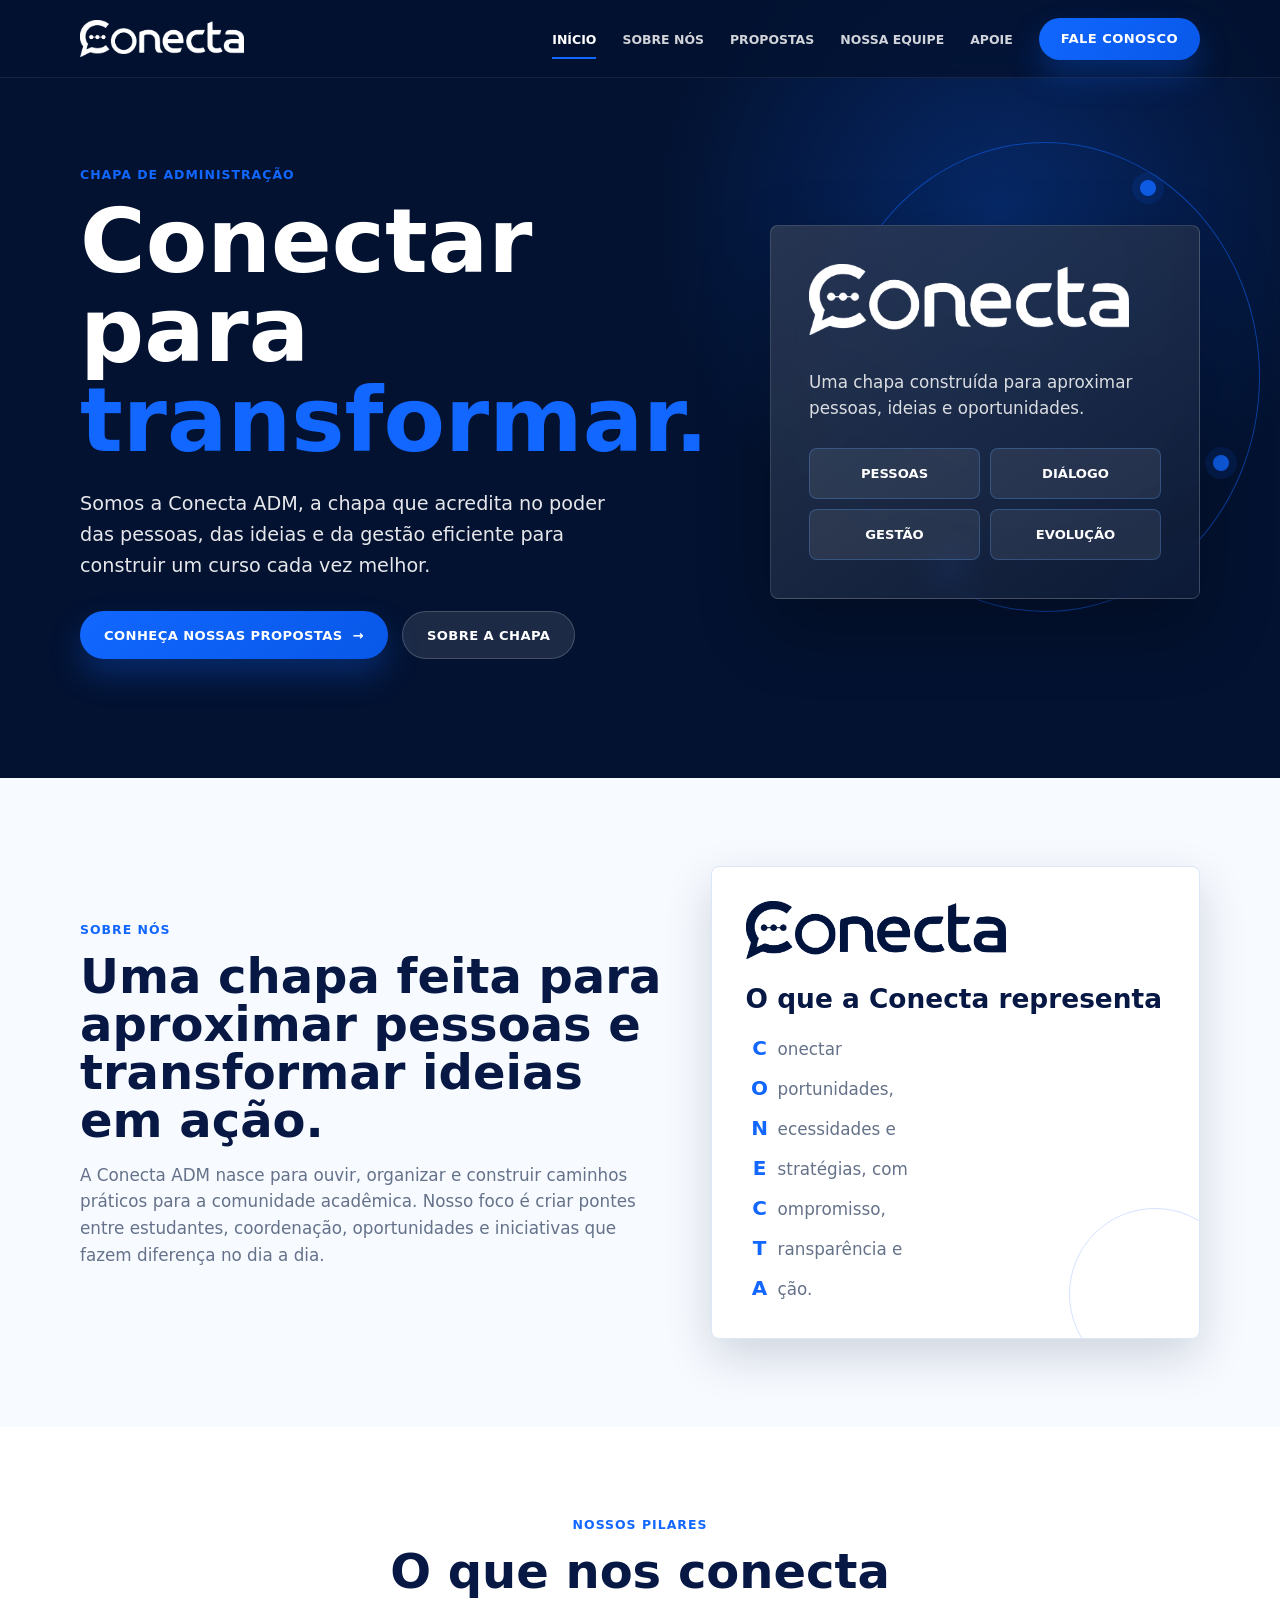
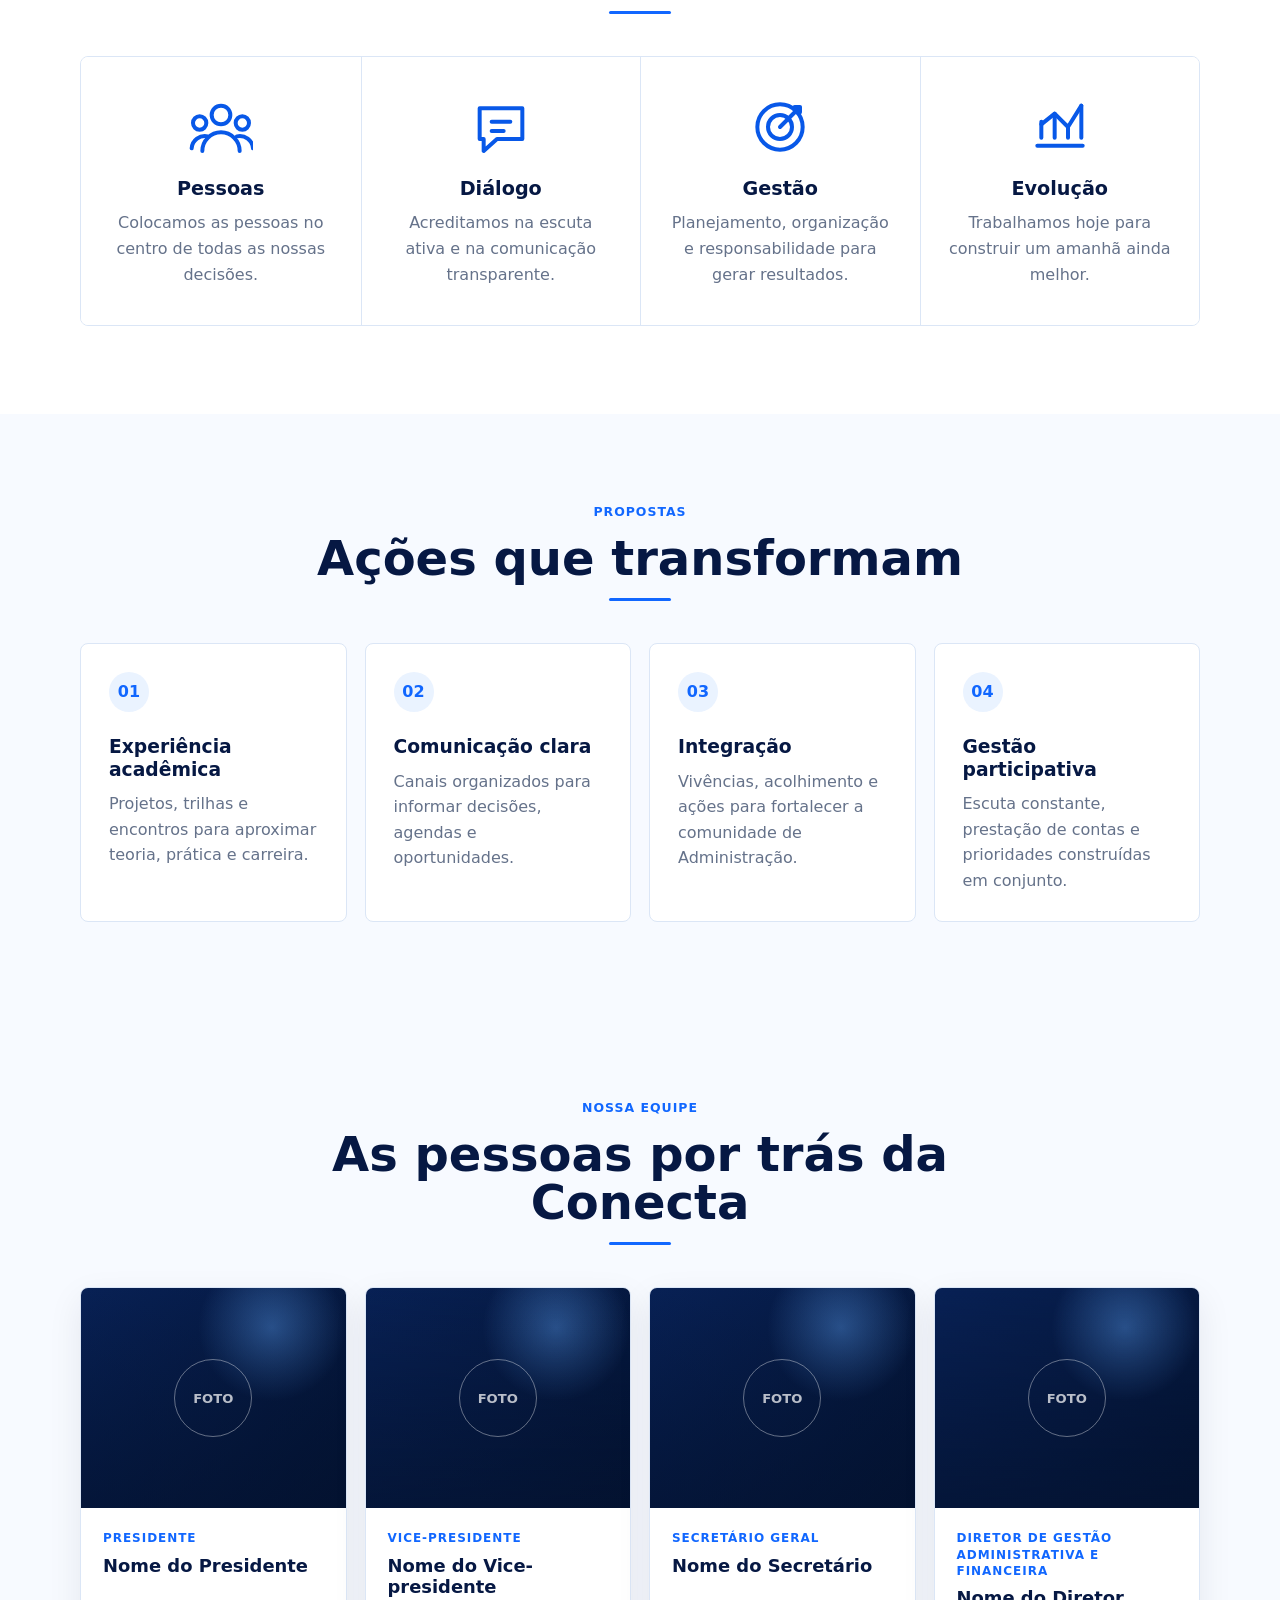
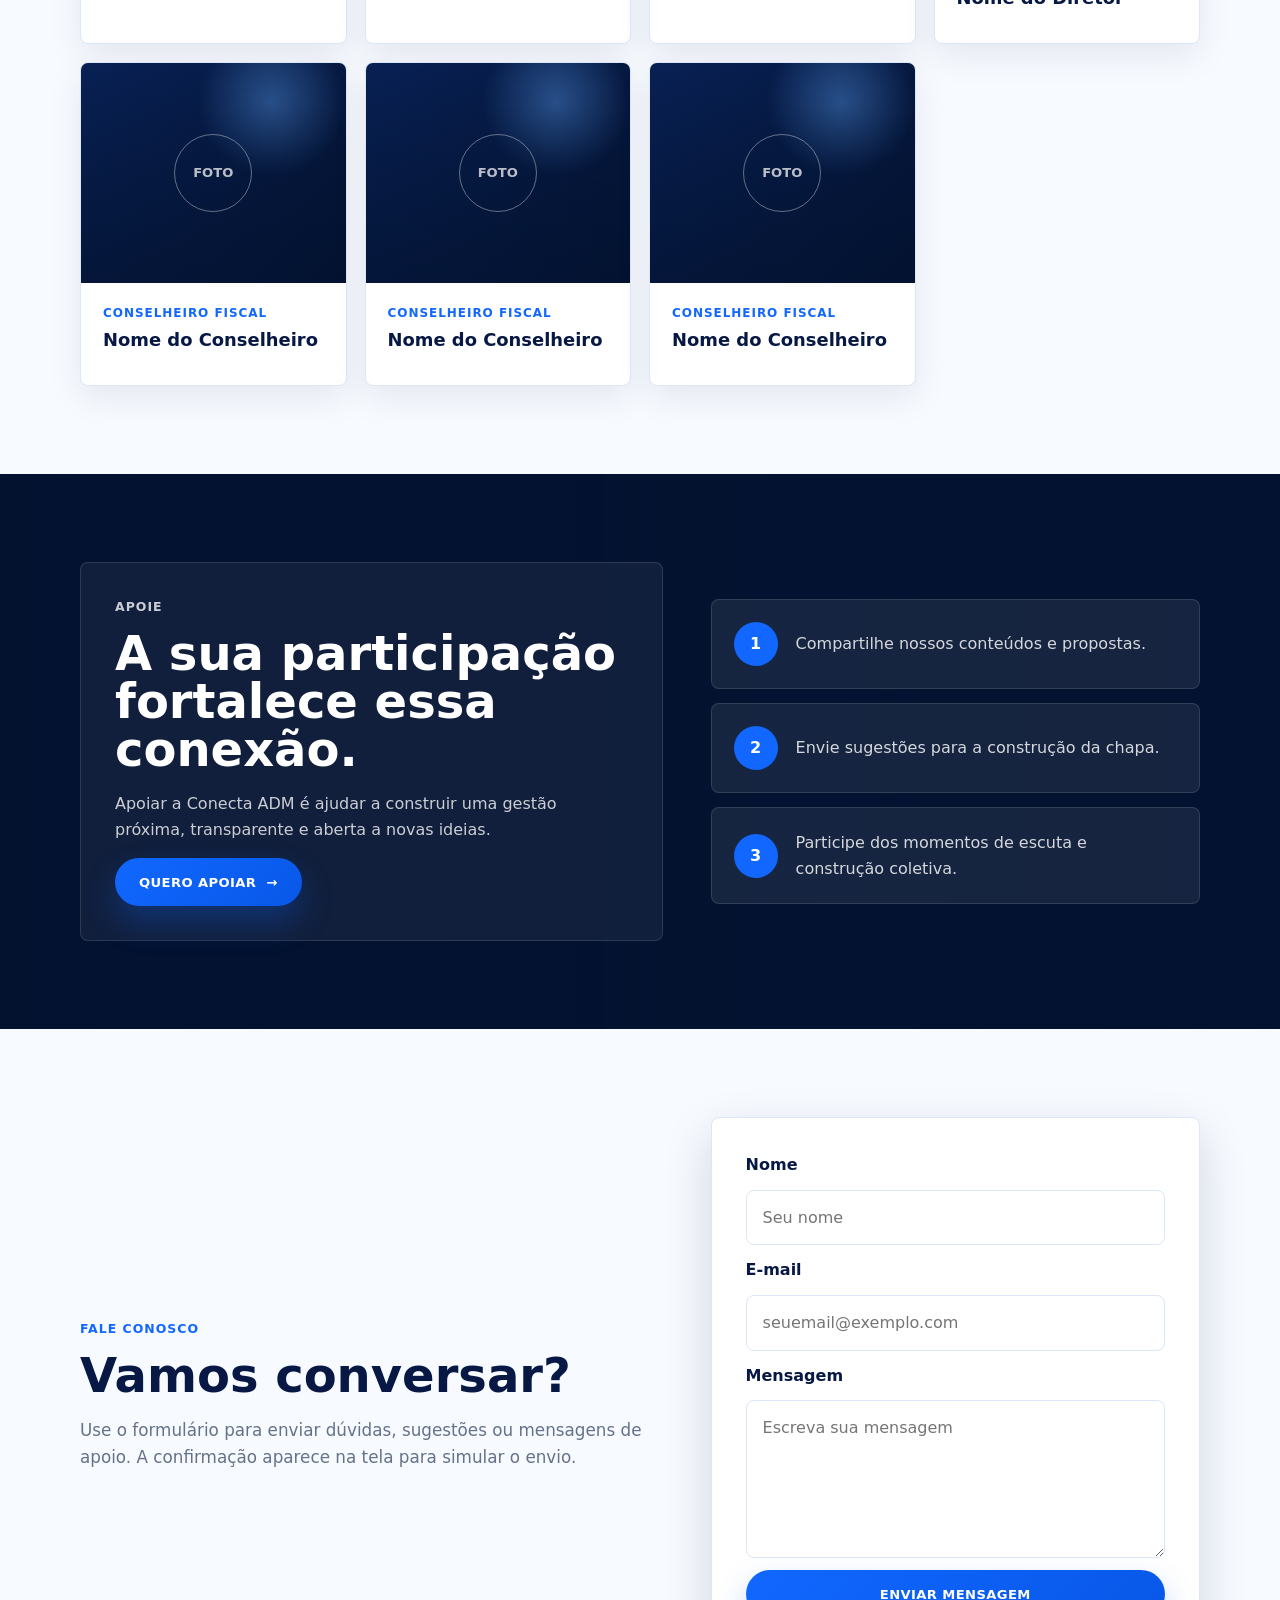
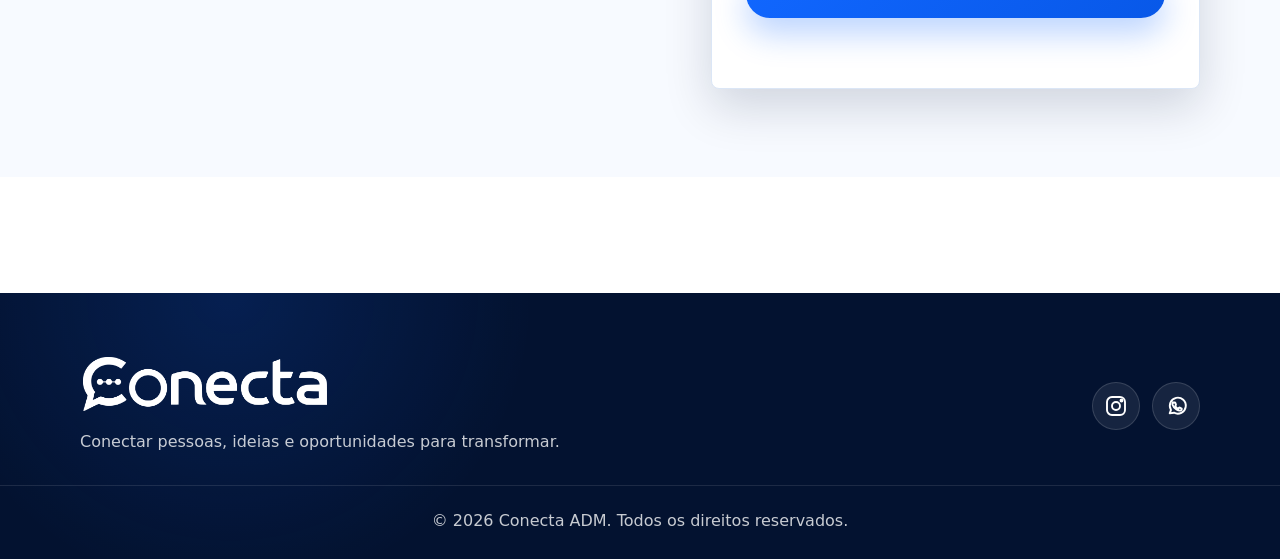
==== index.html @ a05c14f7 "Add files via upload" ====
<!DOCTYPE html>
<html lang="pt-BR">
  <head>
    <meta charset="UTF-8" />
    <meta name="viewport" content="width=device-width, initial-scale=1.0" />
    <meta
      name="description"
      content="Site institucional da Conecta ADM, chapa de Administração voltada a pessoas, diálogo, gestão e evolução."
    />
    <title>Conecta ADM | Conectar para transformar</title>
    <link rel="stylesheet" href="style.css" />
  </head>
  <body>
    <!-- Cabeçalho fixo com logo, navegação e botão principal -->
    <header class="site-header" data-header>
      <nav class="navbar container" aria-label="Navegação principal">
        <a class="brand brand-image-link" href="#inicio" aria-label="Conecta ADM - início">
          <img class="brand-logo" src="assets/logo-conecta-white.png" alt="Conecta ADM" />
        </a>

        <button
          class="menu-toggle"
          type="button"
          aria-label="Abrir menu"
          aria-expanded="false"
          aria-controls="menu-principal"
          data-menu-toggle
        >
          <span></span>
          <span></span>
          <span></span>
        </button>

        <div class="nav-panel" id="menu-principal" data-nav-panel>
          <ul class="nav-links">
            <li><a href="#inicio">Início</a></li>
            <li><a href="#sobre">Sobre Nós</a></li>
            <li><a href="#propostas">Propostas</a></li>
            <li><a href="#equipe">Nossa Equipe</a></li>
            <li><a href="#apoie">Apoie</a></li>
          </ul>
          <a class="btn btn-primary btn-small" href="#contato">Fale Conosco</a>
        </div>
      </nav>
    </header>

    <main>
      <!-- Banner principal com chamada, introdução e destaque da marca -->
      <section class="hero" id="inicio">
        <div class="hero-grid container">
          <div class="hero-copy reveal">
            <p class="eyebrow">Chapa de Administração</p>
            <h1>Conectar para <span>transformar.</span></h1>
            <p class="hero-intro">
              Somos a Conecta ADM, a chapa que acredita no poder das pessoas,
              das ideias e da gestão eficiente para construir um curso cada vez
              melhor.
            </p>
            <div class="hero-actions">
              <a class="btn btn-primary" href="#propostas" data-action="propostas">
                Conheça nossas propostas
                <span aria-hidden="true">→</span>
              </a>
              <a class="btn btn-ghost" href="#sobre">Sobre a chapa</a>
            </div>
          </div>

          <div class="hero-visual reveal" aria-label="Destaque visual da marca Conecta ADM">
            <div class="network-orbit" aria-hidden="true">
              <span></span>
              <span></span>
              <span></span>
            </div>

            <article class="hero-brand-card">
              <img src="assets/logo-conecta-white.png" alt="Conecta ADM" />
              <p>Uma chapa construída para aproximar pessoas, ideias e oportunidades.</p>
              <div class="hero-brand-points" aria-label="Frentes da Conecta ADM">
                <span>Pessoas</span>
                <span>Diálogo</span>
                <span>Gestão</span>
                <span>Evolução</span>
              </div>
            </article>
          </div>
        </div>
      </section>

      <!-- Seção sobre a chapa e seus princípios gerais -->
      <section class="section about" id="sobre">
        <div class="container about-grid">
          <div class="section-copy reveal">
            <p class="eyebrow">Sobre nós</p>
            <h2>Uma chapa feita para aproximar pessoas e transformar ideias em ação.</h2>
            <p>
              A Conecta ADM nasce para ouvir, organizar e construir caminhos
              práticos para a comunidade acadêmica. Nosso foco é criar pontes
              entre estudantes, coordenação, oportunidades e iniciativas que
              fazem diferença no dia a dia.
            </p>
          </div>
          <div class="about-manifest reveal">
            <img src="assets/logo-conecta-dark.png" alt="Conecta ADM" />
            <h3>O que a Conecta representa</h3>
            <ul class="manifest-list" aria-label="Acróstico Conecta">
              <li><strong>C</strong>onectar</li>
              <li><strong>O</strong>portunidades,</li>
              <li><strong>N</strong>ecessidades e</li>
              <li><strong>E</strong>stratégias, com</li>
              <li><strong>C</strong>ompromisso,</li>
              <li><strong>T</strong>ransparência e</li>
              <li><strong>A</strong>ção.</li>
            </ul>
          </div>
        </div>
      </section>

      <!-- Nossos Pilares com ícones substituíveis -->
      <section class="section pillars" id="pilares">
        <div class="container">
          <div class="section-heading reveal">
            <p class="eyebrow">Nossos pilares</p>
            <h2>O que nos conecta</h2>
          </div>

          <div class="pillar-grid">
            <article class="pillar-card reveal">
              <span class="icon-wrap" aria-hidden="true">
                <svg viewBox="0 0 48 48" role="img">
                  <path d="M24 22a7 7 0 1 0 0-14 7 7 0 0 0 0 14Z" />
                  <path d="M10 42a14 14 0 0 1 28 0" />
                  <path d="M8 26a5 5 0 1 0 0-10 5 5 0 0 0 0 10Zm32 0a5 5 0 1 0 0-10 5 5 0 0 0 0 10Z" />
                  <path d="M2 40a10 10 0 0 1 12-9m34 9a10 10 0 0 0-12-9" />
                </svg>
              </span>
              <h3>Pessoas</h3>
              <p>Colocamos as pessoas no centro de todas as nossas decisões.</p>
            </article>

            <article class="pillar-card reveal">
              <span class="icon-wrap" aria-hidden="true">
                <svg viewBox="0 0 48 48" role="img">
                  <path d="M8 10h32v23H21L11 42v-9H8V10Z" />
                  <path d="M17 20h14M17 27h9" />
                </svg>
              </span>
              <h3>Diálogo</h3>
              <p>Acreditamos na escuta ativa e na comunicação transparente.</p>
            </article>

            <article class="pillar-card reveal">
              <span class="icon-wrap" aria-hidden="true">
                <svg viewBox="0 0 48 48" role="img">
                  <circle cx="24" cy="24" r="17" />
                  <circle cx="24" cy="24" r="9" />
                  <path d="M24 24 39 9m-4 0h4v4" />
                </svg>
              </span>
              <h3>Gestão</h3>
              <p>Planejamento, organização e responsabilidade para gerar resultados.</p>
            </article>

            <article class="pillar-card reveal">
              <span class="icon-wrap" aria-hidden="true">
                <svg viewBox="0 0 48 48" role="img">
                  <path d="M7 38h34" />
                  <path d="M10 32V20m10 12V14m10 18V24m10 8V8" />
                  <path d="m10 22 10-8 10 10 10-16" />
                </svg>
              </span>
              <h3>Evolução</h3>
              <p>Trabalhamos hoje para construir um amanhã ainda melhor.</p>
            </article>
          </div>
        </div>
      </section>

      <!-- Propostas com cards prontos para substituição de textos -->
      <section class="section proposals" id="propostas">
        <div class="container">
          <div class="section-heading reveal">
            <p class="eyebrow">Propostas</p>
            <h2>Ações que transformam</h2>
          </div>

          <div class="proposal-grid">
            <article class="proposal-card reveal">
              <span>01</span>
              <h3>Experiência acadêmica</h3>
              <p>Projetos, trilhas e encontros para aproximar teoria, prática e carreira.</p>
            </article>
            <article class="proposal-card reveal">
              <span>02</span>
              <h3>Comunicação clara</h3>
              <p>Canais organizados para informar decisões, agendas e oportunidades.</p>
            </article>
            <article class="proposal-card reveal">
              <span>03</span>
              <h3>Integração</h3>
              <p>Vivências, acolhimento e ações para fortalecer a comunidade de Administração.</p>
            </article>
            <article class="proposal-card reveal">
              <span>04</span>
              <h3>Gestão participativa</h3>
              <p>Escuta constante, prestação de contas e prioridades construídas em conjunto.</p>
            </article>
          </div>
        </div>
      </section>

      <!-- Nossa equipe com placeholders para fotos oficiais -->
      <section class="section team" id="equipe">
        <div class="container">
          <div class="section-heading reveal">
            <p class="eyebrow">Nossa equipe</p>
            <h2>As pessoas por trás da Conecta</h2>
          </div>

          <div class="team-grid">
            <article class="member-card reveal">
              <div class="member-photo">
                <span>Foto</span>
              </div>
              <p class="member-role">Presidente</p>
              <h3>Nome do Presidente</h3>
            </article>
            <article class="member-card reveal">
              <div class="member-photo">
                <span>Foto</span>
              </div>
              <p class="member-role">Vice-presidente</p>
              <h3>Nome do Vice-presidente</h3>
            </article>
            <article class="member-card reveal">
              <div class="member-photo">
                <span>Foto</span>
              </div>
              <p class="member-role">Secretário geral</p>
              <h3>Nome do Secretário</h3>
            </article>
            <article class="member-card reveal">
              <div class="member-photo">
                <span>Foto</span>
              </div>
              <p class="member-role">Diretor de gestão administrativa e financeira</p>
              <h3>Nome do Diretor</h3>
            </article>
            <article class="member-card reveal">
              <div class="member-photo">
                <span>Foto</span>
              </div>
              <p class="member-role">Conselheiro fiscal</p>
              <h3>Nome do Conselheiro</h3>
            </article>
            <article class="member-card reveal">
              <div class="member-photo">
                <span>Foto</span>
              </div>
              <p class="member-role">Conselheiro fiscal</p>
              <h3>Nome do Conselheiro</h3>
            </article>
            <article class="member-card reveal">
              <div class="member-photo">
                <span>Foto</span>
              </div>
              <p class="member-role">Conselheiro fiscal</p>
              <h3>Nome do Conselheiro</h3>
            </article>
          </div>
        </div>
      </section>

      <!-- Apoie com opções de engajamento -->
      <section class="section support" id="apoie">
        <div class="container support-grid">
          <div class="support-card reveal">
            <p class="eyebrow">Apoie</p>
            <h2>A sua participação fortalece essa conexão.</h2>
            <p>
              Apoiar a Conecta ADM é ajudar a construir uma gestão próxima,
              transparente e aberta a novas ideias.
            </p>
            <a class="btn btn-primary" href="#contato" data-action="contato">
              Quero apoiar
              <span aria-hidden="true">→</span>
            </a>
          </div>
          <div class="support-steps reveal">
            <div>
              <span>1</span>
              <p>Compartilhe nossos conteúdos e propostas.</p>
            </div>
            <div>
              <span>2</span>
              <p>Envie sugestões para a construção da chapa.</p>
            </div>
            <div>
              <span>3</span>
              <p>Participe dos momentos de escuta e construção coletiva.</p>
            </div>
          </div>
        </div>
      </section>

      <!-- Formulário de contato funcional com simulação via JavaScript -->
      <section class="section contact" id="contato">
        <div class="container contact-grid">
          <div class="section-copy reveal">
            <p class="eyebrow">Fale conosco</p>
            <h2>Vamos conversar?</h2>
            <p>
              Use o formulário para enviar dúvidas, sugestões ou mensagens de
              apoio. A confirmação aparece na tela para simular o envio.
            </p>
          </div>

          <form class="contact-form reveal" data-contact-form novalidate>
            <label for="nome">Nome</label>
            <input id="nome" name="nome" type="text" placeholder="Seu nome" required />

            <label for="email">E-mail</label>
            <input id="email" name="email" type="email" placeholder="seuemail@exemplo.com" required />

            <label for="mensagem">Mensagem</label>
            <textarea
              id="mensagem"
              name="mensagem"
              rows="5"
              placeholder="Escreva sua mensagem"
              required
            ></textarea>

            <button class="btn btn-primary" type="submit">Enviar mensagem</button>
            <p class="form-feedback" data-form-feedback role="status" aria-live="polite"></p>
          </form>
        </div>
      </section>
    </main>

    <!-- Chamada fixa inferior, ajustada via JavaScript para não cobrir o rodapé -->
    <aside class="floating-cta" data-floating-cta aria-label="Chamada para apoio">
      <div class="floating-cta-inner">
        <img src="assets/logo-conecta-white.png" alt="" aria-hidden="true" />
        <div>
          <h2>Juntos, vamos mais longe<span>.</span></h2>
          <p>Faça parte dessa conexão você também.</p>
        </div>
        <a class="btn btn-primary" href="#apoie" data-action="apoie">
          Apoie a Conecta ADM
          <span aria-hidden="true">→</span>
        </a>
      </div>
    </aside>

    <!-- Rodapé com copyright e redes sociais -->
    <footer class="site-footer">
      <div class="container footer-grid">
        <div>
          <a class="brand footer-brand brand-image-link" href="#inicio" aria-label="Conecta ADM - início">
            <img class="brand-logo footer-logo" src="assets/logo-conecta-white.png" alt="Conecta ADM" />
          </a>
          <p>Conectar pessoas, ideias e oportunidades para transformar.</p>
        </div>
        <div class="footer-links" aria-label="Redes sociais">
          <a class="social-icon" href="#" aria-label="Instagram" data-toast="Instagram em breve.">
            <svg viewBox="0 0 24 24" aria-hidden="true">
              <rect x="3" y="3" width="18" height="18" rx="5" />
              <circle cx="12" cy="12" r="4" />
              <circle cx="17.5" cy="6.5" r="1" />
            </svg>
          </a>
          <a class="social-icon" href="#" aria-label="WhatsApp" data-toast="WhatsApp em breve.">
            <svg viewBox="0 0 24 24" aria-hidden="true">
              <path d="M5.7 19.4 7 15.9a8 8 0 1 1 3 2.8l-4.3.7Z" />
              <path d="M9.6 8.8c.2-.4.4-.4.7-.4h.5c.2 0 .4.1.5.5l.6 1.5c.1.3.1.5-.1.7l-.4.5c-.1.1-.2.3 0 .5.4.8 1.2 1.8 2.5 2.5.2.1.4.1.5-.1l.7-.8c.2-.2.4-.2.7-.1l1.6.7c.3.1.4.3.4.6 0 .6-.5 1.4-1.1 1.6-.8.3-2.4.1-4.3-1.1-2.1-1.3-3.5-3.5-3.9-4.7-.4-1.2.1-2 .4-2.5Z" />
            </svg>
          </a>
        </div>
      </div>
      <p class="copyright">© 2026 Conecta ADM. Todos os direitos reservados.</p>
    </footer>

    <div class="toast" data-toast-box role="status" aria-live="polite"></div>
    <script src="script.js"></script>
  </body>
</html>
---- style.css ----
/* ================================
   Base, variáveis e reset visual
================================ */
:root {
  --navy-950: #031230;
  --navy-900: #061843;
  --navy-800: #09245d;
  --blue-700: #0858e8;
  --blue-600: #1167ff;
  --blue-400: #5fa7ff;
  --blue-100: #eaf3ff;
  --white: #ffffff;
  --ink: #071630;
  --muted: #65728a;
  --line: #dbe6f6;
  --surface: #f7faff;
  --shadow: 0 18px 48px rgba(3, 18, 48, 0.16);
  --radius: 8px;
  --header-height: 78px;
  font-family: Inter, ui-sans-serif, system-ui, -apple-system, BlinkMacSystemFont,
    "Segoe UI", sans-serif;
}

* {
  box-sizing: border-box;
}

html {
  scroll-behavior: smooth;
  scroll-padding-top: calc(var(--header-height) + 20px);
}

body {
  margin: 0;
  background: var(--white);
  color: var(--ink);
  font-size: 16px;
  line-height: 1.6;
}

main {
  padding-bottom: 116px;
}

img,
svg {
  display: block;
  max-width: 100%;
}

a {
  color: inherit;
  text-decoration: none;
}

button,
input,
textarea {
  font: inherit;
}

.container {
  width: min(1120px, calc(100% - 40px));
  margin-inline: auto;
}

.section {
  padding: 88px 0;
}

.eyebrow {
  margin: 0 0 12px;
  color: var(--blue-600);
  font-size: 0.78rem;
  font-weight: 800;
  letter-spacing: 0.08em;
  text-transform: uppercase;
}

h1,
h2,
h3,
p {
  margin-top: 0;
}

h1,
h2 {
  line-height: 1;
}

h2 {
  color: var(--navy-900);
  font-size: clamp(2rem, 4vw, 3rem);
  margin-bottom: 18px;
}

h3 {
  color: var(--navy-900);
  line-height: 1.2;
}

/* ================================
   Cabeçalho fixo e navegação
================================ */
.site-header {
  position: fixed;
  inset: 0 0 auto;
  z-index: 50;
  height: var(--header-height);
  color: var(--white);
  background: rgba(3, 18, 48, 0.76);
  border-bottom: 1px solid rgba(255, 255, 255, 0.08);
  backdrop-filter: blur(18px);
  transition: background 0.25s ease, box-shadow 0.25s ease;
}

.site-header.is-scrolled {
  background: rgba(3, 18, 48, 0.96);
  box-shadow: 0 12px 32px rgba(3, 18, 48, 0.22);
}

.navbar {
  display: flex;
  align-items: center;
  justify-content: space-between;
  height: 100%;
  gap: 24px;
}

.brand {
  display: inline-flex;
  align-items: center;
  gap: 12px;
  min-width: max-content;
}

.brand-image-link {
  width: min(164px, 42vw);
  min-width: 0;
}

.brand-logo {
  width: 100%;
  height: auto;
  max-height: 48px;
  object-fit: contain;
}

.nav-panel,
.nav-links {
  display: flex;
  align-items: center;
  gap: 26px;
}

.nav-panel {
  margin-left: auto;
}

.nav-links {
  padding: 0;
  margin: 0;
  list-style: none;
}

.nav-links a {
  position: relative;
  color: rgba(255, 255, 255, 0.82);
  font-size: 0.78rem;
  font-weight: 800;
  text-transform: uppercase;
  transition: color 0.2s ease;
}

.nav-links a::after {
  position: absolute;
  left: 0;
  right: 0;
  bottom: -12px;
  height: 2px;
  background: var(--blue-600);
  opacity: 0;
  transform: scaleX(0.4);
  transition: opacity 0.2s ease, transform 0.2s ease;
  content: "";
}

.nav-links a:hover,
.nav-links a.is-active {
  color: var(--white);
}

.nav-links a.is-active::after,
.nav-links a:hover::after {
  opacity: 1;
  transform: scaleX(1);
}

.menu-toggle {
  display: none;
  width: 44px;
  height: 44px;
  padding: 0;
  color: var(--white);
  background: transparent;
  border: 1px solid rgba(255, 255, 255, 0.18);
  border-radius: var(--radius);
  cursor: pointer;
}

.menu-toggle span {
  display: block;
  width: 20px;
  height: 2px;
  margin: 5px auto;
  background: currentColor;
  transition: transform 0.2s ease, opacity 0.2s ease;
}

body.menu-open .menu-toggle span:nth-child(1) {
  transform: translateY(7px) rotate(45deg);
}

body.menu-open .menu-toggle span:nth-child(2) {
  opacity: 0;
}

body.menu-open .menu-toggle span:nth-child(3) {
  transform: translateY(-7px) rotate(-45deg);
}

/* ================================
   Botões e elementos reutilizáveis
================================ */
.btn {
  display: inline-flex;
  align-items: center;
  justify-content: center;
  gap: 10px;
  min-height: 48px;
  padding: 0 24px;
  border: 0;
  border-radius: 999px;
  font-size: 0.82rem;
  font-weight: 800;
  letter-spacing: 0.03em;
  text-transform: uppercase;
  cursor: pointer;
  transition: transform 0.2s ease, box-shadow 0.2s ease, background 0.2s ease;
}

.btn-primary {
  color: var(--white);
  background: linear-gradient(135deg, var(--blue-600), var(--blue-700));
  box-shadow: 0 16px 32px rgba(17, 103, 255, 0.28);
}

.btn-primary:hover {
  transform: translateY(-2px);
  box-shadow: 0 20px 44px rgba(17, 103, 255, 0.36);
}

.btn-ghost {
  color: var(--white);
  background: rgba(255, 255, 255, 0.1);
  border: 1px solid rgba(255, 255, 255, 0.18);
}

.btn-ghost:hover {
  background: rgba(255, 255, 255, 0.17);
  transform: translateY(-2px);
}

.btn-small {
  min-height: 42px;
  padding-inline: 22px;
}

.section-heading {
  max-width: 680px;
  margin: 0 auto 42px;
  text-align: center;
}

.section-heading h2::after {
  display: block;
  width: 62px;
  height: 3px;
  margin: 16px auto 0;
  background: var(--blue-600);
  border-radius: 999px;
  content: "";
}

.section-copy {
  max-width: 620px;
}

.section-copy p:not(.eyebrow) {
  color: var(--muted);
  font-size: 1.05rem;
}

/* ================================
   Banner principal e destaque da marca
================================ */
.hero {
  position: relative;
  overflow: hidden;
  min-height: 720px;
  padding: 132px 0 86px;
  color: var(--white);
  background:
    radial-gradient(circle at 78% 28%, rgba(17, 103, 255, 0.28), transparent 30%),
    linear-gradient(90deg, rgba(3, 18, 48, 0.98) 0%, rgba(3, 18, 48, 0.86) 48%, rgba(3, 18, 48, 0.72) 100%),
    var(--navy-950);
}

.hero::before {
  position: absolute;
  inset: 0;
  background:
    linear-gradient(120deg, rgba(6, 24, 67, 0.96), rgba(6, 24, 67, 0.25)),
    url("assets/logo-conecta.png") 88% 50% / min(820px, 62vw) auto no-repeat;
  opacity: 0.08;
  content: "";
}

.hero::after {
  position: absolute;
  inset: auto 0 0;
  height: 120px;
  background: linear-gradient(180deg, transparent, rgba(3, 18, 48, 0.42));
  content: "";
}

.hero-grid {
  position: relative;
  z-index: 1;
  display: grid;
  grid-template-columns: minmax(0, 1fr) minmax(360px, 460px);
  align-items: center;
  gap: 58px;
}

.hero-copy {
  max-width: 650px;
}

.hero h1 {
  max-width: 620px;
  margin-bottom: 24px;
  color: var(--white);
  font-size: clamp(3rem, 7vw, 6.4rem);
  letter-spacing: 0;
}

.hero h1 span {
  display: block;
  color: var(--blue-600);
}

.hero-intro {
  max-width: 560px;
  margin-bottom: 30px;
  color: rgba(255, 255, 255, 0.9);
  font-size: clamp(1rem, 1.6vw, 1.2rem);
}

.hero-actions {
  display: flex;
  flex-wrap: wrap;
  gap: 14px;
}

.hero-visual {
  position: relative;
  display: grid;
  align-items: center;
  min-height: 560px;
}

.network-orbit {
  position: absolute;
  inset: 10px -60px 80px auto;
  width: 430px;
  max-width: 82vw;
  aspect-ratio: 1;
  border: 1px solid rgba(17, 103, 255, 0.62);
  border-radius: 50%;
  opacity: 0.85;
}

.network-orbit::before,
.network-orbit::after {
  position: absolute;
  inset: 22%;
  border: 1px solid rgba(95, 167, 255, 0.38);
  border-radius: 50%;
  content: "";
}

.network-orbit::after {
  inset: 44%;
}

.network-orbit span {
  position: absolute;
  width: 16px;
  height: 16px;
  background: var(--blue-600);
  border-radius: 50%;
  box-shadow: 0 0 0 8px rgba(17, 103, 255, 0.14);
}

.network-orbit span:nth-child(1) {
  top: 8%;
  right: 24%;
}

.network-orbit span:nth-child(2) {
  right: 7%;
  bottom: 30%;
}

.network-orbit span:nth-child(3) {
  left: 26%;
  bottom: 8%;
}

.hero-brand-card {
  position: relative;
  z-index: 2;
  width: min(100%, 430px);
  margin-left: auto;
  padding: 38px;
  color: var(--white);
  background:
    linear-gradient(145deg, rgba(255, 255, 255, 0.14), rgba(255, 255, 255, 0.04)),
    rgba(3, 18, 48, 0.72);
  border: 1px solid rgba(255, 255, 255, 0.16);
  border-radius: var(--radius);
  box-shadow: 0 28px 70px rgba(0, 0, 0, 0.28);
  backdrop-filter: blur(14px);
}

.hero-brand-card img {
  width: min(100%, 320px);
  margin-bottom: 34px;
}

.hero-brand-card p {
  max-width: 360px;
  margin-bottom: 26px;
  color: rgba(255, 255, 255, 0.84);
  font-size: 1.05rem;
}

.hero-brand-points {
  display: grid;
  grid-template-columns: repeat(2, 1fr);
  gap: 10px;
}

.hero-brand-points span {
  padding: 14px;
  color: var(--white);
  background: rgba(255, 255, 255, 0.08);
  border: 1px solid rgba(95, 167, 255, 0.28);
  border-radius: var(--radius);
  font-size: 0.82rem;
  font-weight: 900;
  text-align: center;
  text-transform: uppercase;
}

/* ================================
   Sobre nós
================================ */
.about {
  background: var(--surface);
}

.about-grid,
.contact-grid,
.support-grid {
  display: grid;
  grid-template-columns: minmax(0, 1fr) minmax(320px, 0.84fr);
  align-items: center;
  gap: 48px;
}

.about-manifest,
.support-card,
.contact-form {
  padding: 34px;
  background: var(--white);
  border: 1px solid var(--line);
  border-radius: var(--radius);
  box-shadow: var(--shadow);
}

.about-manifest {
  position: relative;
  overflow: hidden;
}

.about-manifest::after {
  position: absolute;
  right: -42px;
  bottom: -42px;
  width: 170px;
  height: 170px;
  border: 1px solid rgba(17, 103, 255, 0.18);
  border-radius: 50%;
  content: "";
}

.about-manifest img {
  width: min(100%, 260px);
  margin-bottom: 24px;
}

.about-manifest h3 {
  margin-bottom: 18px;
  font-size: 1.65rem;
}

.manifest-list {
  position: relative;
  z-index: 1;
  display: grid;
  gap: 8px;
  padding: 0;
  margin: 0;
  color: var(--muted);
  list-style: none;
  font-size: 1.05rem;
}

.manifest-list strong {
  display: inline-flex;
  justify-content: center;
  width: 28px;
  margin-right: 4px;
  color: var(--blue-600);
  font-size: 1.25rem;
}

/* ================================
   Pilares
================================ */
.pillars {
  background: var(--white);
}

.pillar-grid {
  display: grid;
  grid-template-columns: repeat(4, 1fr);
  gap: 0;
  border: 1px solid var(--line);
  border-radius: var(--radius);
  overflow: hidden;
}

.pillar-card {
  padding: 38px 28px;
  text-align: center;
  background: var(--white);
}

.pillar-card + .pillar-card {
  border-left: 1px solid var(--line);
}

.icon-wrap {
  display: grid;
  place-items: center;
  width: 64px;
  height: 64px;
  margin: 0 auto 18px;
  color: var(--blue-700);
}

.icon-wrap svg {
  width: 100%;
  height: 100%;
  fill: none;
  stroke: currentColor;
  stroke-linecap: round;
  stroke-linejoin: round;
  stroke-width: 3;
}

.pillar-card h3 {
  margin-bottom: 10px;
  font-size: 1.2rem;
}

.pillar-card p {
  margin-bottom: 0;
  color: var(--muted);
}

/* ================================
   Propostas e cards de conteúdo
================================ */
.proposals,
.team,
.contact {
  background: var(--surface);
}

.proposal-grid,
.content-grid {
  display: grid;
  grid-template-columns: repeat(4, 1fr);
  gap: 18px;
}

.proposal-card,
.content-card,
.event-item {
  background: var(--white);
  border: 1px solid var(--line);
  border-radius: var(--radius);
  transition: transform 0.2s ease, box-shadow 0.2s ease, border-color 0.2s ease;
}

.proposal-card {
  min-height: 230px;
  padding: 28px;
}

.proposal-card:hover,
.content-card:hover,
.event-item:hover {
  border-color: rgba(17, 103, 255, 0.32);
  box-shadow: 0 18px 42px rgba(3, 18, 48, 0.12);
  transform: translateY(-4px);
}

.proposal-card span {
  display: inline-flex;
  align-items: center;
  justify-content: center;
  width: 40px;
  height: 40px;
  margin-bottom: 24px;
  color: var(--blue-600);
  background: var(--blue-100);
  border-radius: 50%;
  font-weight: 900;
}

.proposal-card h3,
.content-card h3,
.event-item h3 {
  margin-bottom: 10px;
}

.proposal-card p,
.content-card p,
.event-item p {
  margin-bottom: 0;
  color: var(--muted);
}

/* ================================
   Nossa equipe
================================ */
.team-grid {
  display: grid;
  grid-template-columns: repeat(4, 1fr);
  gap: 18px;
}

.member-card {
  overflow: hidden;
  background: var(--white);
  border: 1px solid var(--line);
  border-radius: var(--radius);
  box-shadow: 0 12px 34px rgba(3, 18, 48, 0.08);
  transition: border-color 0.2s ease, box-shadow 0.2s ease, transform 0.2s ease;
}

.member-card:hover {
  border-color: rgba(17, 103, 255, 0.32);
  box-shadow: 0 18px 42px rgba(3, 18, 48, 0.12);
  transform: translateY(-4px);
}

.member-photo {
  display: grid;
  place-items: center;
  min-height: 220px;
  color: rgba(255, 255, 255, 0.72);
  background:
    linear-gradient(180deg, rgba(3, 18, 48, 0.18), rgba(3, 18, 48, 0.62)),
    radial-gradient(circle at 72% 18%, rgba(95, 167, 255, 0.52), transparent 28%),
    linear-gradient(135deg, var(--navy-800), var(--navy-950));
}

.member-photo span {
  display: grid;
  place-items: center;
  width: 78px;
  height: 78px;
  border: 1px solid rgba(255, 255, 255, 0.38);
  border-radius: 50%;
  font-size: 0.82rem;
  font-weight: 900;
  text-transform: uppercase;
}

.member-role {
  margin: 22px 22px 8px;
  color: var(--blue-600);
  font-size: 0.75rem;
  font-weight: 900;
  letter-spacing: 0.08em;
  line-height: 1.35;
  text-transform: uppercase;
}

.member-card h3 {
  min-height: 56px;
  margin: 0;
  padding: 0 22px 24px;
  font-size: 1.12rem;
}

/* ================================
   Chamada fixa de apoio
================================ */
.floating-cta {
  position: fixed;
  left: 0;
  right: 0;
  bottom: var(--floating-bottom, 18px);
  z-index: 45;
  padding-inline: 18px;
  opacity: 0;
  pointer-events: none;
  transform: translateY(18px);
  visibility: hidden;
  transition: bottom 0.18s ease, opacity 0.2s ease, transform 0.2s ease, visibility 0.2s ease;
}

.floating-cta.is-visible {
  opacity: 1;
  transform: translateY(0);
  visibility: visible;
}

.floating-cta-inner {
  display: grid;
  grid-template-columns: minmax(110px, 170px) 1fr auto;
  align-items: center;
  gap: 24px;
  width: min(1120px, 100%);
  margin-inline: auto;
  padding: 18px 22px;
  color: var(--white);
  background:
    radial-gradient(circle at 90% 20%, rgba(17, 103, 255, 0.34), transparent 28%),
    linear-gradient(135deg, rgba(3, 18, 48, 0.98), rgba(9, 36, 93, 0.96));
  border: 1px solid rgba(255, 255, 255, 0.14);
  border-radius: var(--radius);
  box-shadow: 0 20px 46px rgba(3, 18, 48, 0.28);
  pointer-events: auto;
}

.floating-cta img {
  width: 100%;
  max-height: 56px;
  object-fit: contain;
}

.floating-cta h2 {
  margin-bottom: 4px;
  color: var(--white);
  font-size: clamp(1.25rem, 2.4vw, 2rem);
}

.floating-cta h2 span {
  color: var(--blue-400);
}

.floating-cta p {
  margin-bottom: 0;
  color: rgba(255, 255, 255, 0.82);
}

/* ================================
   Conteúdos auxiliares e apoio
================================ */
.content-grid {
  grid-template-columns: repeat(3, 1fr);
}

.content-card {
  overflow: hidden;
}

.content-card h3,
.content-card p {
  padding-inline: 24px;
}

.content-card p:last-child {
  padding-bottom: 24px;
}

.content-thumb {
  min-height: 180px;
  margin-bottom: 20px;
}

.thumb-blue {
  background:
    linear-gradient(135deg, rgba(8, 88, 232, 0.92), rgba(3, 18, 48, 0.92)),
    var(--blue-600);
}

.thumb-light {
  background:
    linear-gradient(135deg, var(--white), var(--blue-100)),
    var(--blue-100);
}

.thumb-dark {
  background:
    radial-gradient(circle at 70% 20%, rgba(95, 167, 255, 0.34), transparent 34%),
    var(--navy-900);
}

.content-meta {
  color: var(--blue-600) !important;
  font-size: 0.78rem;
  font-weight: 900;
  letter-spacing: 0.08em;
  text-transform: uppercase;
}

.event-list {
  display: grid;
  gap: 14px;
}

.event-item {
  display: grid;
  grid-template-columns: 78px 1fr;
  gap: 18px;
  align-items: center;
  padding: 22px;
}

.event-item > span {
  display: grid;
  place-items: center;
  height: 78px;
  color: var(--white);
  background: var(--navy-900);
  border-radius: var(--radius);
  font-weight: 900;
  text-transform: uppercase;
}

.support {
  color: var(--white);
  background:
    linear-gradient(90deg, rgba(3, 18, 48, 0.95), rgba(3, 18, 48, 0.88)),
    var(--navy-950);
}

.support h2,
.support h3 {
  color: var(--white);
}

.support-card {
  background: rgba(255, 255, 255, 0.06);
  border-color: rgba(255, 255, 255, 0.12);
  box-shadow: none;
}

.support-card p {
  color: rgba(255, 255, 255, 0.78);
}

.support-steps {
  display: grid;
  gap: 14px;
}

.support-steps div {
  display: flex;
  align-items: center;
  gap: 18px;
  padding: 22px;
  background: rgba(255, 255, 255, 0.08);
  border: 1px solid rgba(255, 255, 255, 0.12);
  border-radius: var(--radius);
}

.support-steps span {
  display: grid;
  flex: 0 0 auto;
  place-items: center;
  width: 44px;
  height: 44px;
  color: var(--white);
  background: var(--blue-600);
  border-radius: 50%;
  font-weight: 900;
}

.support-steps p {
  margin-bottom: 0;
  color: rgba(255, 255, 255, 0.82);
}

/* ================================
   Formulário de contato
================================ */
.contact-form {
  display: grid;
  gap: 12px;
}

.contact-form label {
  color: var(--navy-900);
  font-weight: 800;
}

.contact-form input,
.contact-form textarea {
  width: 100%;
  padding: 14px 16px;
  color: var(--ink);
  background: var(--white);
  border: 1px solid var(--line);
  border-radius: var(--radius);
  outline: none;
  transition: border-color 0.2s ease, box-shadow 0.2s ease;
}

.contact-form textarea {
  resize: vertical;
}

.contact-form input:focus,
.contact-form textarea:focus {
  border-color: var(--blue-600);
  box-shadow: 0 0 0 4px rgba(17, 103, 255, 0.12);
}

.form-feedback {
  min-height: 24px;
  margin: 0;
  color: var(--blue-700);
  font-weight: 800;
}

/* ================================
   Rodapé e toast de interações
================================ */
.site-footer {
  padding: 64px 0 26px;
  color: rgba(255, 255, 255, 0.78);
  background:
    radial-gradient(circle at 18% 0%, rgba(17, 103, 255, 0.16), transparent 28%),
    var(--navy-950);
}

.footer-grid {
  display: flex;
  align-items: center;
  justify-content: space-between;
  gap: 24px;
  padding-bottom: 30px;
}

.footer-brand {
  display: inline-flex;
  width: min(250px, 68vw);
  margin-bottom: 18px;
}

.footer-logo {
  max-height: 54px;
}

.site-footer p {
  margin-bottom: 0;
}

.footer-links {
  display: flex;
  flex-wrap: wrap;
  gap: 12px;
}

.social-icon {
  display: grid;
  place-items: center;
  width: 48px;
  height: 48px;
  color: var(--white);
  background: rgba(255, 255, 255, 0.08);
  border: 1px solid rgba(255, 255, 255, 0.14);
  border-radius: 50%;
  transition: background 0.2s ease, border-color 0.2s ease, transform 0.2s ease;
}

.social-icon:hover {
  background: var(--blue-600);
  border-color: var(--blue-600);
  transform: translateY(-2px);
}

.social-icon svg {
  width: 24px;
  height: 24px;
  fill: none;
  stroke: currentColor;
  stroke-linecap: round;
  stroke-linejoin: round;
  stroke-width: 1.9;
}

.copyright {
  padding-top: 22px;
  border-top: 1px solid rgba(255, 255, 255, 0.1);
  text-align: center;
}

.toast {
  position: fixed;
  right: 24px;
  bottom: calc(var(--floating-bottom, 18px) + 92px);
  z-index: 60;
  max-width: min(360px, calc(100% - 40px));
  padding: 14px 18px;
  color: var(--white);
  background: var(--navy-900);
  border: 1px solid rgba(255, 255, 255, 0.14);
  border-radius: var(--radius);
  box-shadow: var(--shadow);
  opacity: 0;
  pointer-events: none;
  transform: translateY(12px);
  transition: opacity 0.25s ease, transform 0.25s ease;
}

.toast.is-visible {
  opacity: 1;
  transform: translateY(0);
}

/* ================================
   Animações de rolagem
================================ */
.reveal {
  opacity: 0;
  transform: translateY(24px);
  transition: opacity 0.7s ease, transform 0.7s ease;
}

.reveal.is-visible {
  opacity: 1;
  transform: translateY(0);
}

@media (prefers-reduced-motion: reduce) {
  html {
    scroll-behavior: auto;
  }

  *,
  *::before,
  *::after {
    transition-duration: 0.01ms !important;
    animation-duration: 0.01ms !important;
    animation-iteration-count: 1 !important;
  }
}

/* ================================
   Responsividade
================================ */
@media (max-width: 1060px) {
  .nav-links {
    gap: 18px;
  }

  .hero-grid,
  .about-grid,
  .contact-grid,
  .support-grid {
    grid-template-columns: 1fr;
  }

  .hero-visual {
    min-height: 0;
  }

  .hero-brand-card {
    margin-inline: auto;
  }

  .proposal-grid,
  .pillar-grid,
  .team-grid {
    grid-template-columns: repeat(2, 1fr);
  }

  .pillar-card + .pillar-card {
    border-left: 0;
  }

  .pillar-card:nth-child(odd) {
    border-right: 1px solid var(--line);
  }

  .pillar-card:nth-child(n + 3) {
    border-top: 1px solid var(--line);
  }

  .floating-cta-inner {
    grid-template-columns: minmax(96px, 140px) 1fr;
  }

  .floating-cta-inner .btn {
    grid-column: 1 / -1;
    justify-self: start;
  }
}

@media (max-width: 860px) {
  :root {
    --header-height: 72px;
  }

  .container {
    width: min(100% - 28px, 1120px);
  }

  .menu-toggle {
    display: block;
  }

  .nav-panel {
    position: fixed;
    top: var(--header-height);
    left: 14px;
    right: 14px;
    display: grid;
    gap: 18px;
    padding: 22px;
    background: rgba(3, 18, 48, 0.98);
    border: 1px solid rgba(255, 255, 255, 0.1);
    border-radius: var(--radius);
    box-shadow: var(--shadow);
    opacity: 0;
    pointer-events: none;
    transform: translateY(-12px);
    transition: opacity 0.2s ease, transform 0.2s ease;
  }

  body.menu-open .nav-panel {
    opacity: 1;
    pointer-events: auto;
    transform: translateY(0);
  }

  .nav-links {
    display: grid;
    gap: 14px;
  }

  .nav-links a {
    display: block;
    padding: 8px 0;
  }

  .nav-links a::after {
    bottom: 0;
    transform-origin: left;
  }

  .hero {
    min-height: auto;
    padding-top: 112px;
  }

  .hero h1 {
    font-size: clamp(3rem, 14vw, 5.2rem);
  }

  .content-grid {
    grid-template-columns: 1fr;
  }

  .team-grid {
    grid-template-columns: repeat(2, 1fr);
  }

  .footer-grid {
    align-items: flex-start;
    flex-direction: column;
  }
}

@media (max-width: 620px) {
  .section {
    padding: 66px 0;
  }

  main {
    padding-bottom: 208px;
  }

  h2 {
    font-size: 2rem;
  }

  .brand-image-link {
    width: min(150px, 48vw);
  }

  .hero-actions,
  .hero-actions .btn,
  .support-card .btn,
  .contact-form .btn {
    width: 100%;
  }

  .network-orbit {
    display: none;
  }

  .proposal-grid,
  .pillar-grid,
  .team-grid {
    grid-template-columns: 1fr;
  }

  .pillar-card:nth-child(odd) {
    border-right: 0;
  }

  .pillar-card + .pillar-card {
    border-top: 1px solid var(--line);
  }

  .proposal-card,
  .about-manifest,
  .support-card,
  .contact-form {
    padding: 24px;
  }

  .floating-cta {
    padding-inline: 12px;
  }

  .floating-cta-inner {
    grid-template-columns: 106px 1fr;
    gap: 10px 14px;
    padding: 12px;
  }

  .floating-cta img {
    width: 106px;
  }

  .floating-cta h2 {
    font-size: 1rem;
    line-height: 1.12;
  }

  .floating-cta p {
    display: none;
  }

  .floating-cta .btn {
    grid-column: 1 / -1;
    width: 100%;
    min-height: 44px;
  }

  .member-photo {
    min-height: 240px;
  }

  .event-item {
    grid-template-columns: 64px 1fr;
    padding: 18px;
  }

  .event-item > span {
    height: 64px;
  }
}
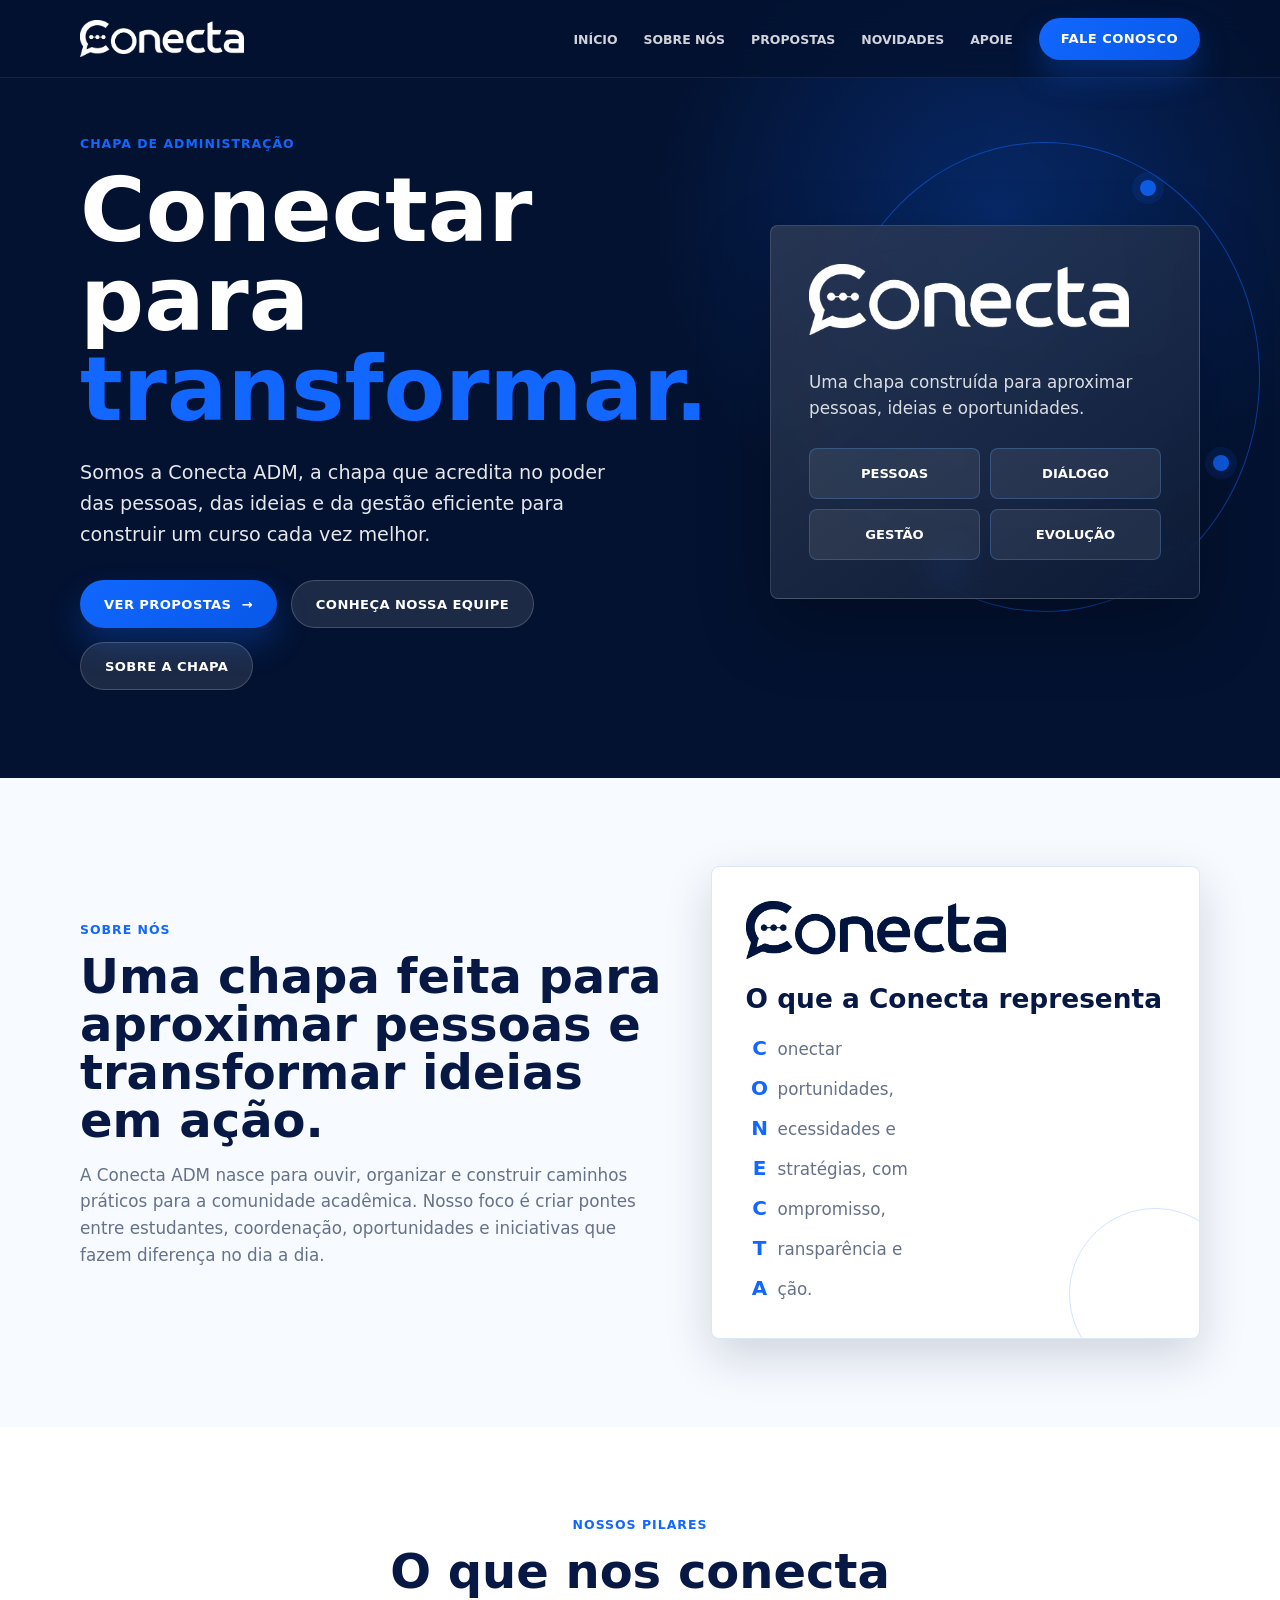
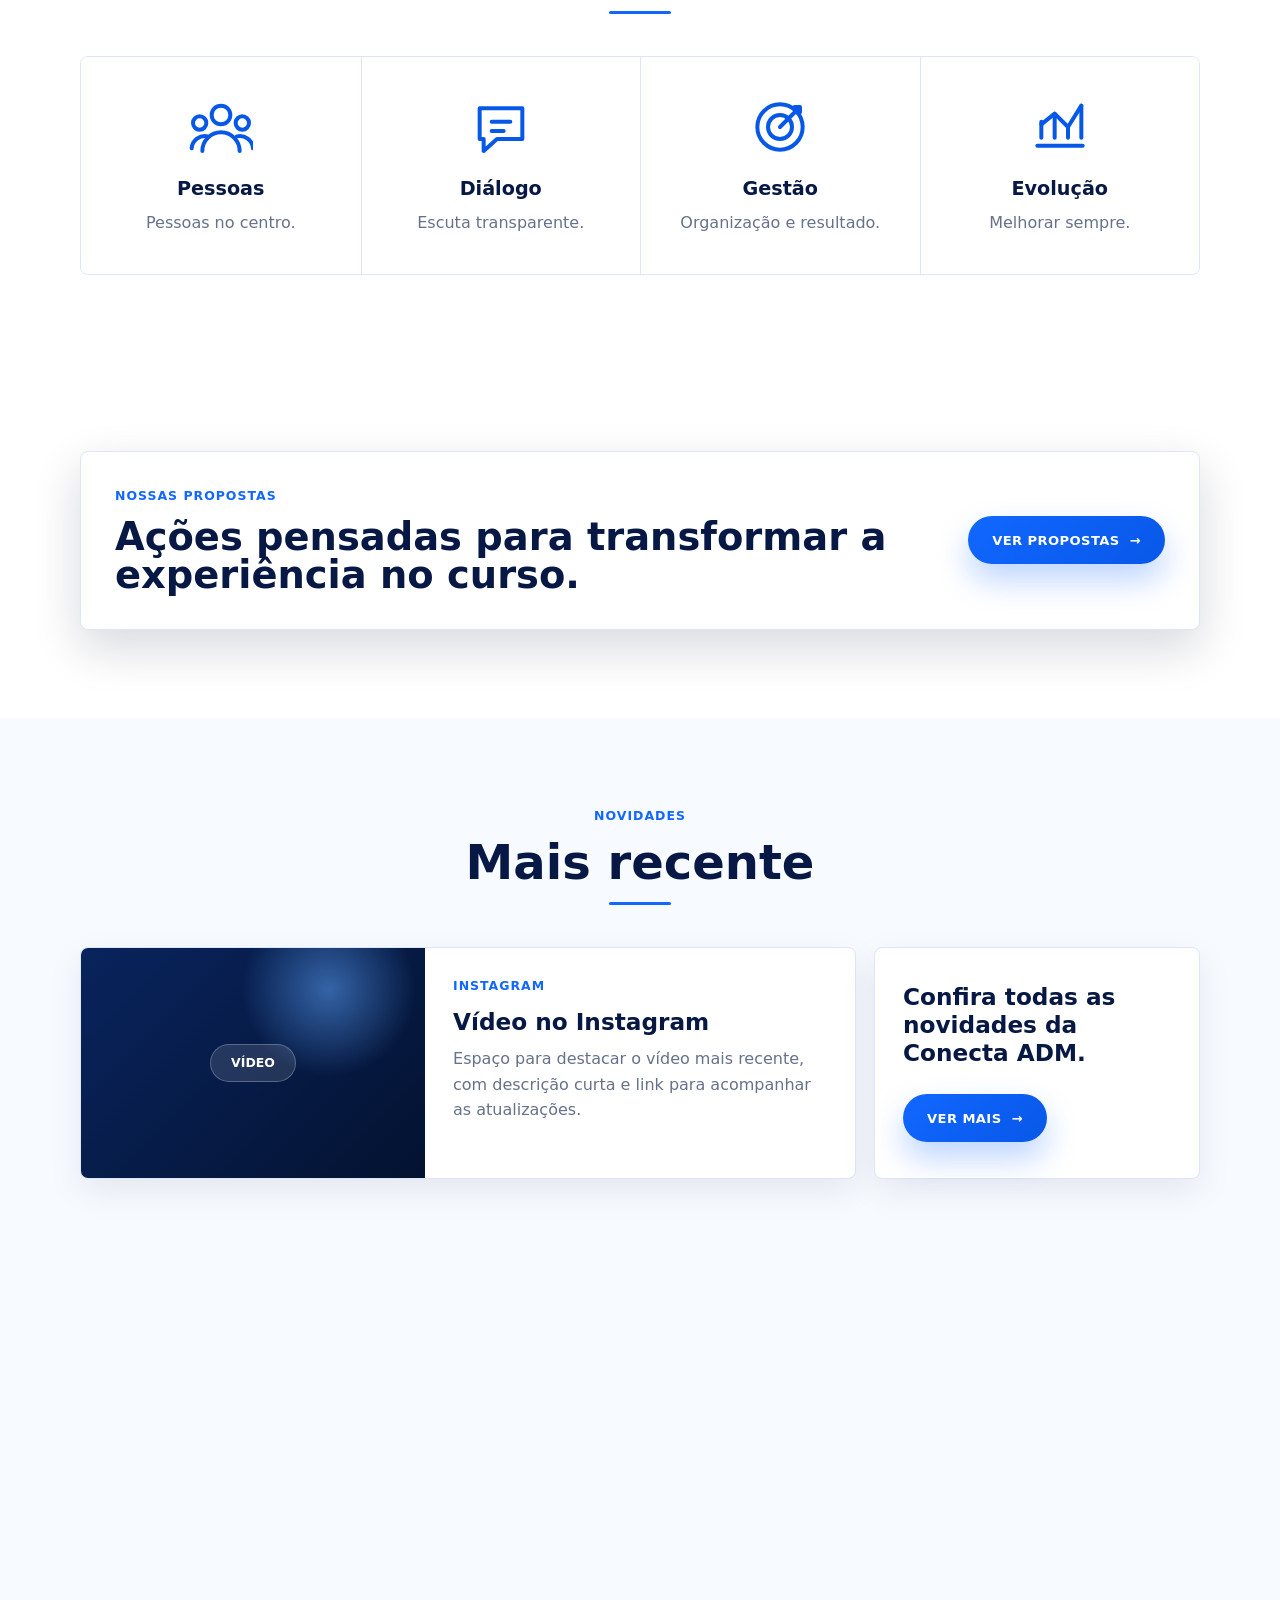
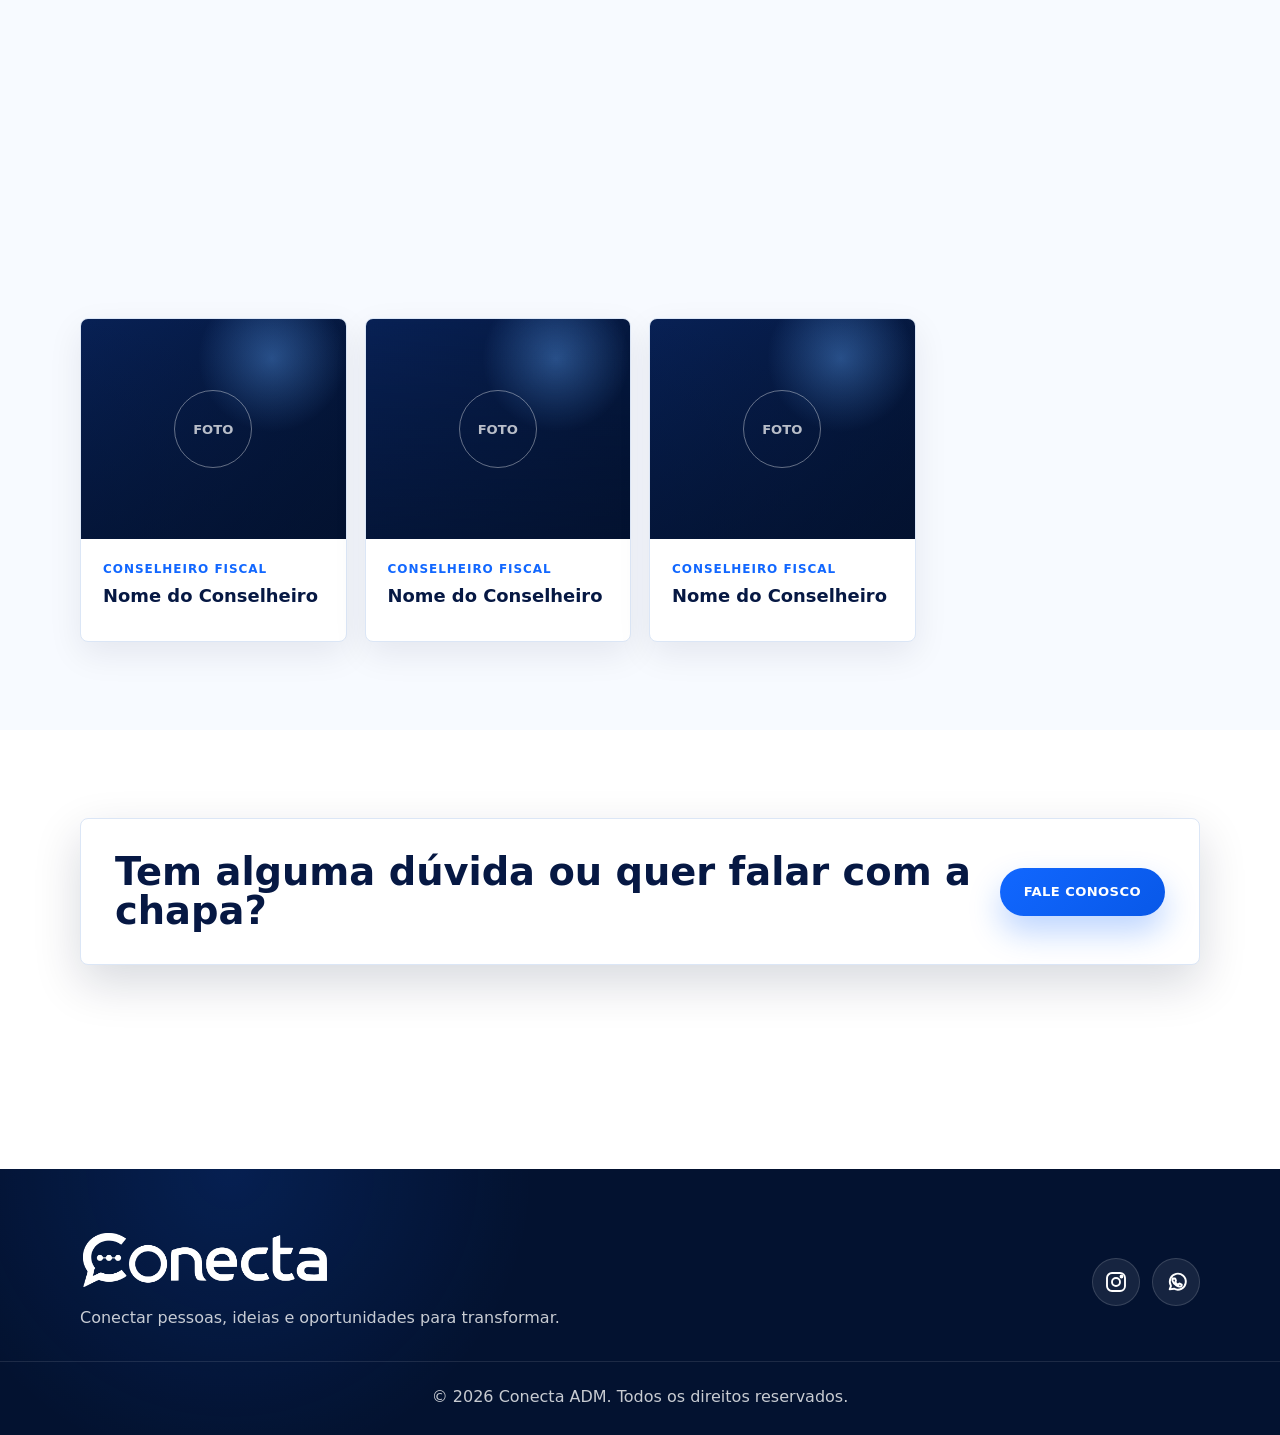
==== commit 5948432a: "Add files via upload" ====
--- a/index.html
+++ b/index.html
@@ -10,11 +10,11 @@
     <title>Conecta ADM | Conectar para transformar</title>
     <link rel="stylesheet" href="style.css" />
   </head>
-  <body>
-    <!-- Cabeçalho fixo com logo, navegação e botão principal -->
+  <body class="has-floating-cta">
+    <!-- Cabeçalho fixo com a marca real e navegação principal -->
     <header class="site-header" data-header>
       <nav class="navbar container" aria-label="Navegação principal">
-        <a class="brand brand-image-link" href="#inicio" aria-label="Conecta ADM - início">
+        <a class="brand brand-image-link" href="index.html" aria-label="Conecta ADM - início">
           <img class="brand-logo" src="assets/logo-conecta-white.png" alt="Conecta ADM" />
         </a>
 
@@ -33,19 +33,19 @@
 
         <div class="nav-panel" id="menu-principal" data-nav-panel>
           <ul class="nav-links">
-            <li><a href="#inicio">Início</a></li>
-            <li><a href="#sobre">Sobre Nós</a></li>
-            <li><a href="#propostas">Propostas</a></li>
-            <li><a href="#equipe">Nossa Equipe</a></li>
-            <li><a href="#apoie">Apoie</a></li>
+            <li><a href="index.html">Início</a></li>
+            <li><a href="index.html#sobre">Sobre Nós</a></li>
+            <li><a href="propostas.html">Propostas</a></li>
+            <li><a href="novidades.html">Novidades</a></li>
+            <li><a href="apoie.html">Apoie</a></li>
           </ul>
-          <a class="btn btn-primary btn-small" href="#contato">Fale Conosco</a>
+          <a class="btn btn-primary btn-small" href="apoie.html#contato">Fale Conosco</a>
         </div>
       </nav>
     </header>
 
     <main>
-      <!-- Banner principal com chamada, introdução e destaque da marca -->
+      <!-- Banner principal direto, com acesso para propostas e equipe -->
       <section class="hero" id="inicio">
         <div class="hero-grid container">
           <div class="hero-copy reveal">
@@ -57,10 +57,11 @@
               melhor.
             </p>
             <div class="hero-actions">
-              <a class="btn btn-primary" href="#propostas" data-action="propostas">
-                Conheça nossas propostas
+              <a class="btn btn-primary" href="propostas.html">
+                Ver propostas
                 <span aria-hidden="true">→</span>
               </a>
+              <a class="btn btn-ghost" href="equipe.html">Conheça nossa equipe</a>
               <a class="btn btn-ghost" href="#sobre">Sobre a chapa</a>
             </div>
           </div>
@@ -115,7 +116,7 @@
         </div>
       </section>
 
-      <!-- Nossos Pilares com ícones substituíveis -->
+      <!-- Nossos Pilares com textos compactos para reduzir rolagem no mobile -->
       <section class="section pillars" id="pilares">
         <div class="container">
           <div class="section-heading reveal">
@@ -134,7 +135,7 @@
                 </svg>
               </span>
               <h3>Pessoas</h3>
-              <p>Colocamos as pessoas no centro de todas as nossas decisões.</p>
+              <p>Pessoas no centro.</p>
             </article>
 
             <article class="pillar-card reveal">
@@ -145,7 +146,7 @@
                 </svg>
               </span>
               <h3>Diálogo</h3>
-              <p>Acreditamos na escuta ativa e na comunicação transparente.</p>
+              <p>Escuta transparente.</p>
             </article>
 
             <article class="pillar-card reveal">
@@ -157,7 +158,7 @@
                 </svg>
               </span>
               <h3>Gestão</h3>
-              <p>Planejamento, organização e responsabilidade para gerar resultados.</p>
+              <p>Organização e resultado.</p>
             </article>
 
             <article class="pillar-card reveal">
@@ -169,46 +170,57 @@
                 </svg>
               </span>
               <h3>Evolução</h3>
-              <p>Trabalhamos hoje para construir um amanhã ainda melhor.</p>
-            </article>
-          </div>
-        </div>
-      </section>
-
-      <!-- Propostas com cards prontos para substituição de textos -->
-      <section class="section proposals" id="propostas">
+              <p>Melhorar sempre.</p>
+            </article>
+          </div>
+        </div>
+      </section>
+
+      <!-- Chamada curta para a página de propostas -->
+      <section class="section home-callout" id="propostas">
+        <div class="container callout-box reveal">
+          <div>
+            <p class="eyebrow">Nossas propostas</p>
+            <h2>Ações pensadas para transformar a experiência no curso.</h2>
+          </div>
+          <a class="btn btn-primary" href="propostas.html">
+            Ver propostas
+            <span aria-hidden="true">→</span>
+          </a>
+        </div>
+      </section>
+
+      <!-- Novidades recentes com link para a página completa -->
+      <section class="section news-preview" id="novidades">
         <div class="container">
           <div class="section-heading reveal">
-            <p class="eyebrow">Propostas</p>
-            <h2>Ações que transformam</h2>
-          </div>
-
-          <div class="proposal-grid">
-            <article class="proposal-card reveal">
-              <span>01</span>
-              <h3>Experiência acadêmica</h3>
-              <p>Projetos, trilhas e encontros para aproximar teoria, prática e carreira.</p>
-            </article>
-            <article class="proposal-card reveal">
-              <span>02</span>
-              <h3>Comunicação clara</h3>
-              <p>Canais organizados para informar decisões, agendas e oportunidades.</p>
-            </article>
-            <article class="proposal-card reveal">
-              <span>03</span>
-              <h3>Integração</h3>
-              <p>Vivências, acolhimento e ações para fortalecer a comunidade de Administração.</p>
-            </article>
-            <article class="proposal-card reveal">
-              <span>04</span>
-              <h3>Gestão participativa</h3>
-              <p>Escuta constante, prestação de contas e prioridades construídas em conjunto.</p>
-            </article>
-          </div>
-        </div>
-      </section>
-
-      <!-- Nossa equipe com placeholders para fotos oficiais -->
+            <p class="eyebrow">Novidades</p>
+            <h2>Mais recente</h2>
+          </div>
+
+          <div class="news-preview-grid">
+            <article class="news-feature reveal">
+              <div class="news-thumb">
+                <span>Vídeo</span>
+              </div>
+              <div>
+                <p class="content-meta">Instagram</p>
+                <h3>Vídeo no Instagram</h3>
+                <p>Espaço para destacar o vídeo mais recente, com descrição curta e link para acompanhar as atualizações.</p>
+              </div>
+            </article>
+            <div class="news-more reveal">
+              <h3>Confira todas as novidades da Conecta ADM.</h3>
+              <a class="btn btn-primary" href="novidades.html">
+                Ver mais
+                <span aria-hidden="true">→</span>
+              </a>
+            </div>
+          </div>
+        </div>
+      </section>
+
+      <!-- Nossa equipe visível diretamente na página principal -->
       <section class="section team" id="equipe">
         <div class="container">
           <div class="section-heading reveal">
@@ -217,122 +229,22 @@
           </div>
 
           <div class="team-grid">
-            <article class="member-card reveal">
-              <div class="member-photo">
-                <span>Foto</span>
-              </div>
-              <p class="member-role">Presidente</p>
-              <h3>Nome do Presidente</h3>
-            </article>
-            <article class="member-card reveal">
-              <div class="member-photo">
-                <span>Foto</span>
-              </div>
-              <p class="member-role">Vice-presidente</p>
-              <h3>Nome do Vice-presidente</h3>
-            </article>
-            <article class="member-card reveal">
-              <div class="member-photo">
-                <span>Foto</span>
-              </div>
-              <p class="member-role">Secretário geral</p>
-              <h3>Nome do Secretário</h3>
-            </article>
-            <article class="member-card reveal">
-              <div class="member-photo">
-                <span>Foto</span>
-              </div>
-              <p class="member-role">Diretor de gestão administrativa e financeira</p>
-              <h3>Nome do Diretor</h3>
-            </article>
-            <article class="member-card reveal">
-              <div class="member-photo">
-                <span>Foto</span>
-              </div>
-              <p class="member-role">Conselheiro fiscal</p>
-              <h3>Nome do Conselheiro</h3>
-            </article>
-            <article class="member-card reveal">
-              <div class="member-photo">
-                <span>Foto</span>
-              </div>
-              <p class="member-role">Conselheiro fiscal</p>
-              <h3>Nome do Conselheiro</h3>
-            </article>
-            <article class="member-card reveal">
-              <div class="member-photo">
-                <span>Foto</span>
-              </div>
-              <p class="member-role">Conselheiro fiscal</p>
-              <h3>Nome do Conselheiro</h3>
-            </article>
-          </div>
-        </div>
-      </section>
-
-      <!-- Apoie com opções de engajamento -->
-      <section class="section support" id="apoie">
-        <div class="container support-grid">
-          <div class="support-card reveal">
-            <p class="eyebrow">Apoie</p>
-            <h2>A sua participação fortalece essa conexão.</h2>
-            <p>
-              Apoiar a Conecta ADM é ajudar a construir uma gestão próxima,
-              transparente e aberta a novas ideias.
-            </p>
-            <a class="btn btn-primary" href="#contato" data-action="contato">
-              Quero apoiar
-              <span aria-hidden="true">→</span>
-            </a>
-          </div>
-          <div class="support-steps reveal">
-            <div>
-              <span>1</span>
-              <p>Compartilhe nossos conteúdos e propostas.</p>
-            </div>
-            <div>
-              <span>2</span>
-              <p>Envie sugestões para a construção da chapa.</p>
-            </div>
-            <div>
-              <span>3</span>
-              <p>Participe dos momentos de escuta e construção coletiva.</p>
-            </div>
-          </div>
-        </div>
-      </section>
-
-      <!-- Formulário de contato funcional com simulação via JavaScript -->
-      <section class="section contact" id="contato">
-        <div class="container contact-grid">
-          <div class="section-copy reveal">
-            <p class="eyebrow">Fale conosco</p>
-            <h2>Vamos conversar?</h2>
-            <p>
-              Use o formulário para enviar dúvidas, sugestões ou mensagens de
-              apoio. A confirmação aparece na tela para simular o envio.
-            </p>
-          </div>
-
-          <form class="contact-form reveal" data-contact-form novalidate>
-            <label for="nome">Nome</label>
-            <input id="nome" name="nome" type="text" placeholder="Seu nome" required />
-
-            <label for="email">E-mail</label>
-            <input id="email" name="email" type="email" placeholder="seuemail@exemplo.com" required />
-
-            <label for="mensagem">Mensagem</label>
-            <textarea
-              id="mensagem"
-              name="mensagem"
-              rows="5"
-              placeholder="Escreva sua mensagem"
-              required
-            ></textarea>
-
-            <button class="btn btn-primary" type="submit">Enviar mensagem</button>
-            <p class="form-feedback" data-form-feedback role="status" aria-live="polite"></p>
-          </form>
+            <article class="member-card reveal"><div class="member-photo"><span>Foto</span></div><p class="member-role">Presidente</p><h3>Nome do Presidente</h3></article>
+            <article class="member-card reveal"><div class="member-photo"><span>Foto</span></div><p class="member-role">Vice-presidente</p><h3>Nome do Vice-presidente</h3></article>
+            <article class="member-card reveal"><div class="member-photo"><span>Foto</span></div><p class="member-role">Secretário geral</p><h3>Nome do Secretário</h3></article>
+            <article class="member-card reveal"><div class="member-photo"><span>Foto</span></div><p class="member-role">Diretor de gestão administrativa e financeira</p><h3>Nome do Diretor</h3></article>
+            <article class="member-card reveal"><div class="member-photo"><span>Foto</span></div><p class="member-role">Conselheiro fiscal</p><h3>Nome do Conselheiro</h3></article>
+            <article class="member-card reveal"><div class="member-photo"><span>Foto</span></div><p class="member-role">Conselheiro fiscal</p><h3>Nome do Conselheiro</h3></article>
+            <article class="member-card reveal"><div class="member-photo"><span>Foto</span></div><p class="member-role">Conselheiro fiscal</p><h3>Nome do Conselheiro</h3></article>
+          </div>
+        </div>
+      </section>
+
+      <!-- Fale conosco enxuto na página principal -->
+      <section class="section contact-short" id="contato">
+        <div class="container contact-short-box reveal">
+          <h2>Tem alguma dúvida ou quer falar com a chapa?</h2>
+          <a class="btn btn-primary" href="apoie.html#contato">Fale conosco</a>
         </div>
       </section>
     </main>
@@ -345,7 +257,7 @@
           <h2>Juntos, vamos mais longe<span>.</span></h2>
           <p>Faça parte dessa conexão você também.</p>
         </div>
-        <a class="btn btn-primary" href="#apoie" data-action="apoie">
+        <a class="btn btn-primary" href="apoie.html">
           Apoie a Conecta ADM
           <span aria-hidden="true">→</span>
         </a>
@@ -356,7 +268,7 @@
     <footer class="site-footer">
       <div class="container footer-grid">
         <div>
-          <a class="brand footer-brand brand-image-link" href="#inicio" aria-label="Conecta ADM - início">
+          <a class="brand footer-brand brand-image-link" href="index.html" aria-label="Conecta ADM - início">
             <img class="brand-logo footer-logo" src="assets/logo-conecta-white.png" alt="Conecta ADM" />
           </a>
           <p>Conectar pessoas, ideias e oportunidades para transformar.</p>
--- a/style.css
+++ b/style.css
@@ -39,6 +39,10 @@
 }
 
 main {
+  padding-bottom: 0;
+}
+
+body.has-floating-cta main {
   padding-bottom: 116px;
 }
 
@@ -303,6 +307,199 @@
 }
 
 /* ================================
+   Heróis internos e chamadas curtas
+================================ */
+.page-hero {
+  position: relative;
+  overflow: hidden;
+  padding: 150px 0 84px;
+  color: var(--white);
+  background:
+    radial-gradient(circle at 80% 20%, rgba(17, 103, 255, 0.24), transparent 30%),
+    linear-gradient(135deg, var(--navy-950), var(--navy-800));
+}
+
+.page-hero::before {
+  position: absolute;
+  inset: 0;
+  background: url("assets/logo-conecta-white.png") 92% 50% / min(620px, 54vw) auto no-repeat;
+  opacity: 0.06;
+  content: "";
+}
+
+.page-hero-content {
+  position: relative;
+  z-index: 1;
+  max-width: 760px;
+}
+
+.page-hero h1 {
+  margin-bottom: 20px;
+  color: var(--white);
+  font-size: clamp(2.7rem, 6vw, 5.6rem);
+  line-height: 1;
+}
+
+.page-hero p:not(.eyebrow) {
+  max-width: 650px;
+  margin-bottom: 0;
+  color: rgba(255, 255, 255, 0.86);
+  font-size: 1.1rem;
+}
+
+.home-callout,
+.contact-short {
+  background: var(--white);
+}
+
+.coming-soon {
+  background: var(--surface);
+}
+
+.news-preview,
+.all-news {
+  background: var(--surface);
+}
+
+.callout-box,
+.contact-short-box {
+  display: grid;
+  grid-template-columns: 1fr auto;
+  align-items: center;
+  gap: 24px;
+  padding: 34px;
+  background: var(--white);
+  border: 1px solid var(--line);
+  border-radius: var(--radius);
+  box-shadow: var(--shadow);
+}
+
+.callout-box h2,
+.contact-short-box h2 {
+  margin-bottom: 0;
+  font-size: clamp(1.7rem, 3vw, 2.5rem);
+}
+
+.callout-dark {
+  color: var(--white);
+  background:
+    radial-gradient(circle at 90% 20%, rgba(17, 103, 255, 0.34), transparent 28%),
+    linear-gradient(135deg, var(--navy-950), var(--navy-800));
+  border-color: rgba(255, 255, 255, 0.12);
+}
+
+.callout-dark h2 {
+  color: var(--white);
+}
+
+.teaser-grid {
+  display: grid;
+  grid-template-columns: repeat(2, 1fr);
+  gap: 18px;
+}
+
+.teaser-card {
+  padding: 30px;
+  background: var(--white);
+  border: 1px solid var(--line);
+  border-radius: var(--radius);
+}
+
+.teaser-card h2 {
+  margin-bottom: 12px;
+  font-size: clamp(1.6rem, 3vw, 2.2rem);
+}
+
+.teaser-card p:not(.eyebrow) {
+  margin-bottom: 0;
+  color: var(--muted);
+}
+
+.news-preview-grid {
+  display: grid;
+  grid-template-columns: minmax(0, 1fr) minmax(280px, 0.42fr);
+  gap: 18px;
+  align-items: stretch;
+}
+
+.news-feature,
+.news-more {
+  background: var(--white);
+  border: 1px solid var(--line);
+  border-radius: var(--radius);
+  box-shadow: 0 12px 34px rgba(3, 18, 48, 0.08);
+}
+
+.news-feature {
+  display: grid;
+  grid-template-columns: minmax(240px, 0.8fr) 1fr;
+  overflow: hidden;
+}
+
+.news-feature > div:last-child {
+  padding: 28px;
+}
+
+.news-feature h3,
+.news-more h3 {
+  margin-bottom: 10px;
+  font-size: 1.45rem;
+}
+
+.news-feature p:not(.content-meta),
+.news-more p {
+  color: var(--muted);
+}
+
+.news-thumb,
+.content-thumb {
+  display: grid;
+  place-items: center;
+}
+
+.news-thumb {
+  min-height: 230px;
+  color: rgba(255, 255, 255, 0.82);
+  background:
+    radial-gradient(circle at 72% 18%, rgba(95, 167, 255, 0.52), transparent 28%),
+    linear-gradient(135deg, var(--navy-800), var(--navy-950));
+}
+
+.news-thumb span,
+.content-thumb span {
+  display: inline-flex;
+  align-items: center;
+  justify-content: center;
+  min-width: 86px;
+  min-height: 38px;
+  padding: 8px 14px;
+  color: var(--white);
+  background: rgba(255, 255, 255, 0.12);
+  border: 1px solid rgba(255, 255, 255, 0.24);
+  border-radius: 999px;
+  font-size: 0.78rem;
+  font-weight: 900;
+  text-transform: uppercase;
+}
+
+.thumb-light span {
+  color: var(--navy-900);
+  border-color: rgba(17, 103, 255, 0.18);
+  background: rgba(17, 103, 255, 0.08);
+}
+
+.news-more {
+  display: grid;
+  align-content: center;
+  gap: 18px;
+  padding: 28px;
+}
+
+.news-more .btn {
+  justify-self: start;
+}
+
+/* ================================
    Banner principal e destaque da marca
 ================================ */
 .hero {
@@ -665,6 +862,62 @@
 .event-item p {
   margin-bottom: 0;
   color: var(--muted);
+}
+
+.proposal-grid-wide {
+  grid-template-columns: repeat(3, 1fr);
+}
+
+/* ================================
+   Página Apoie
+================================ */
+.support-page {
+  background: var(--surface);
+}
+
+.support-page-grid {
+  display: grid;
+  grid-template-columns: minmax(0, 1fr) minmax(320px, 0.82fr);
+  align-items: start;
+  gap: 34px;
+}
+
+.support-info,
+.contact-panel {
+  padding: 34px;
+  background: var(--white);
+  border: 1px solid var(--line);
+  border-radius: var(--radius);
+  box-shadow: var(--shadow);
+}
+
+.support-info h2,
+.contact-panel h2 {
+  margin-bottom: 18px;
+}
+
+.support-info > p:not(.eyebrow) {
+  color: var(--muted);
+  font-size: 1.05rem;
+}
+
+.compact-form {
+  padding: 0;
+  border: 0;
+  box-shadow: none;
+}
+
+.support-page .support-steps {
+  margin-top: 26px;
+}
+
+.support-page .support-steps div {
+  background: var(--blue-100);
+  border-color: rgba(17, 103, 255, 0.14);
+}
+
+.support-page .support-steps p {
+  color: var(--ink);
 }
 
 /* ================================
@@ -745,7 +998,7 @@
   pointer-events: none;
   transform: translateY(18px);
   visibility: hidden;
-  transition: bottom 0.18s ease, opacity 0.2s ease, transform 0.2s ease, visibility 0.2s ease;
+  transition: opacity 0.2s ease, transform 0.2s ease, visibility 0.2s ease;
 }
 
 .floating-cta.is-visible {
@@ -1115,6 +1368,11 @@
   .pillar-grid,
   .team-grid {
     grid-template-columns: repeat(2, 1fr);
+  }
+
+  .proposal-grid-wide,
+  .support-page-grid {
+    grid-template-columns: 1fr;
   }
 
   .pillar-card + .pillar-card {
@@ -1208,6 +1466,20 @@
     grid-template-columns: repeat(2, 1fr);
   }
 
+  .callout-box,
+  .contact-short-box,
+  .teaser-grid,
+  .news-preview-grid,
+  .news-feature {
+    grid-template-columns: 1fr;
+  }
+
+  .callout-box .btn,
+  .contact-short-box .btn,
+  .news-more .btn {
+    justify-self: start;
+  }
+
   .footer-grid {
     align-items: flex-start;
     flex-direction: column;
@@ -1219,7 +1491,7 @@
     padding: 66px 0;
   }
 
-  main {
+  body.has-floating-cta main {
     padding-bottom: 208px;
   }
 
@@ -1243,24 +1515,78 @@
   }
 
   .proposal-grid,
-  .pillar-grid,
   .team-grid {
     grid-template-columns: 1fr;
   }
 
+  .pillar-grid {
+    grid-template-columns: repeat(2, 1fr);
+    gap: 10px;
+    border: 0;
+    overflow: visible;
+  }
+
   .pillar-card:nth-child(odd) {
     border-right: 0;
   }
 
   .pillar-card + .pillar-card {
+    border-top: 0;
+  }
+
+  .pillar-card:nth-child(n + 3) {
     border-top: 1px solid var(--line);
+  }
+
+  .pillar-card {
+    display: grid;
+    align-content: center;
+    min-height: 148px;
+    padding: 16px 10px;
+    border: 1px solid var(--line);
+    border-radius: var(--radius);
+  }
+
+  .icon-wrap {
+    width: 38px;
+    height: 38px;
+    margin-bottom: 8px;
+  }
+
+  .icon-wrap svg {
+    stroke-width: 3.2;
+  }
+
+  .pillar-card h3 {
+    margin-bottom: 5px;
+    font-size: 0.98rem;
+  }
+
+  .pillar-card p {
+    font-size: 0.8rem;
+    line-height: 1.35;
   }
 
   .proposal-card,
   .about-manifest,
   .support-card,
-  .contact-form {
+  .support-info,
+  .contact-panel,
+  .contact-form,
+  .callout-box,
+  .contact-short-box,
+  .teaser-card,
+  .news-feature > div:last-child,
+  .news-more {
     padding: 24px;
+  }
+
+  .page-hero {
+    padding: 112px 0 58px;
+  }
+
+  .page-hero h1 {
+    font-size: clamp(2.35rem, 12vw, 4rem);
   }
 
   .floating-cta {
@@ -1292,8 +1618,37 @@
     min-height: 44px;
   }
 
+  .team-grid {
+    grid-template-columns: repeat(2, 1fr);
+    gap: 12px;
+  }
+
+  .member-card {
+    min-width: 0;
+  }
+
   .member-photo {
-    min-height: 240px;
+    min-height: auto;
+    aspect-ratio: 1;
+  }
+
+  .member-photo span {
+    width: 54px;
+    height: 54px;
+    font-size: 0.68rem;
+  }
+
+  .member-role {
+    margin: 14px 12px 6px;
+    font-size: 0.62rem;
+    line-height: 1.25;
+  }
+
+  .member-card h3 {
+    min-height: 48px;
+    padding: 0 12px 14px;
+    font-size: 0.9rem;
+    line-height: 1.2;
   }
 
   .event-item {
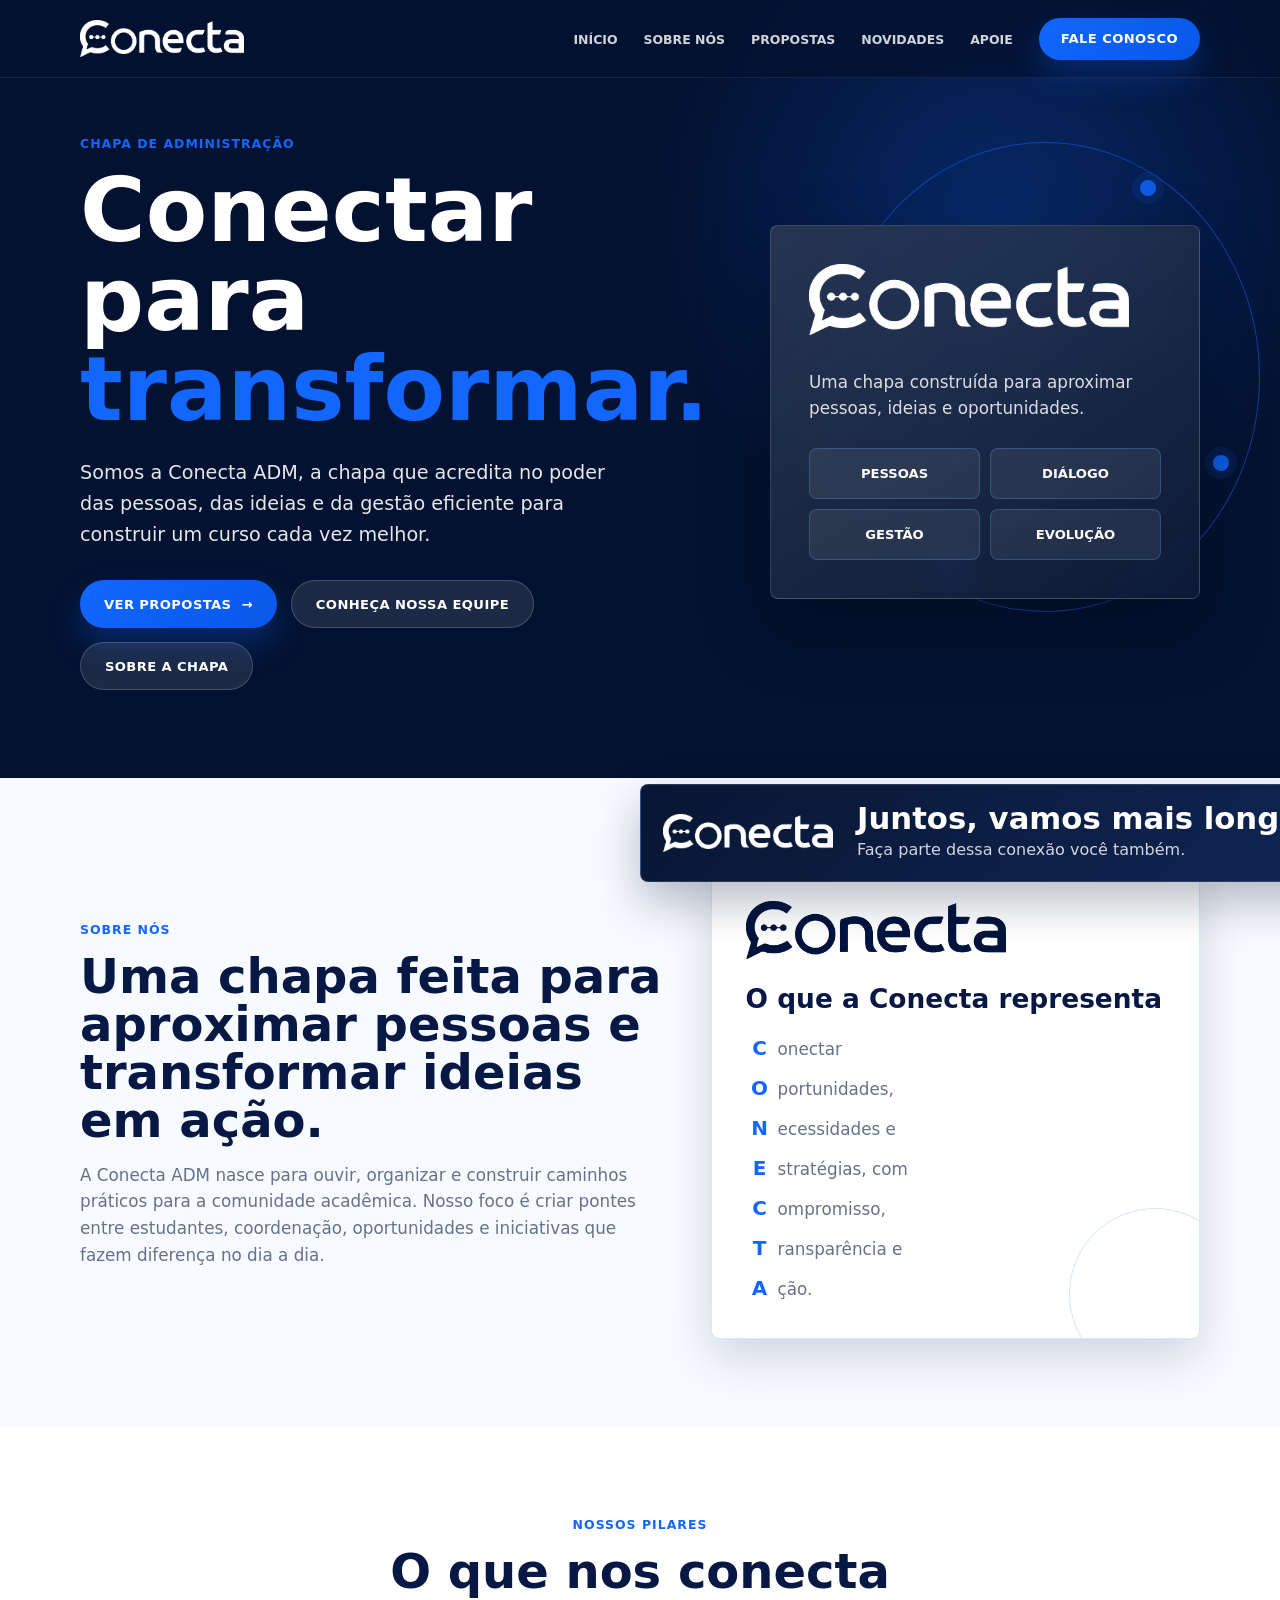
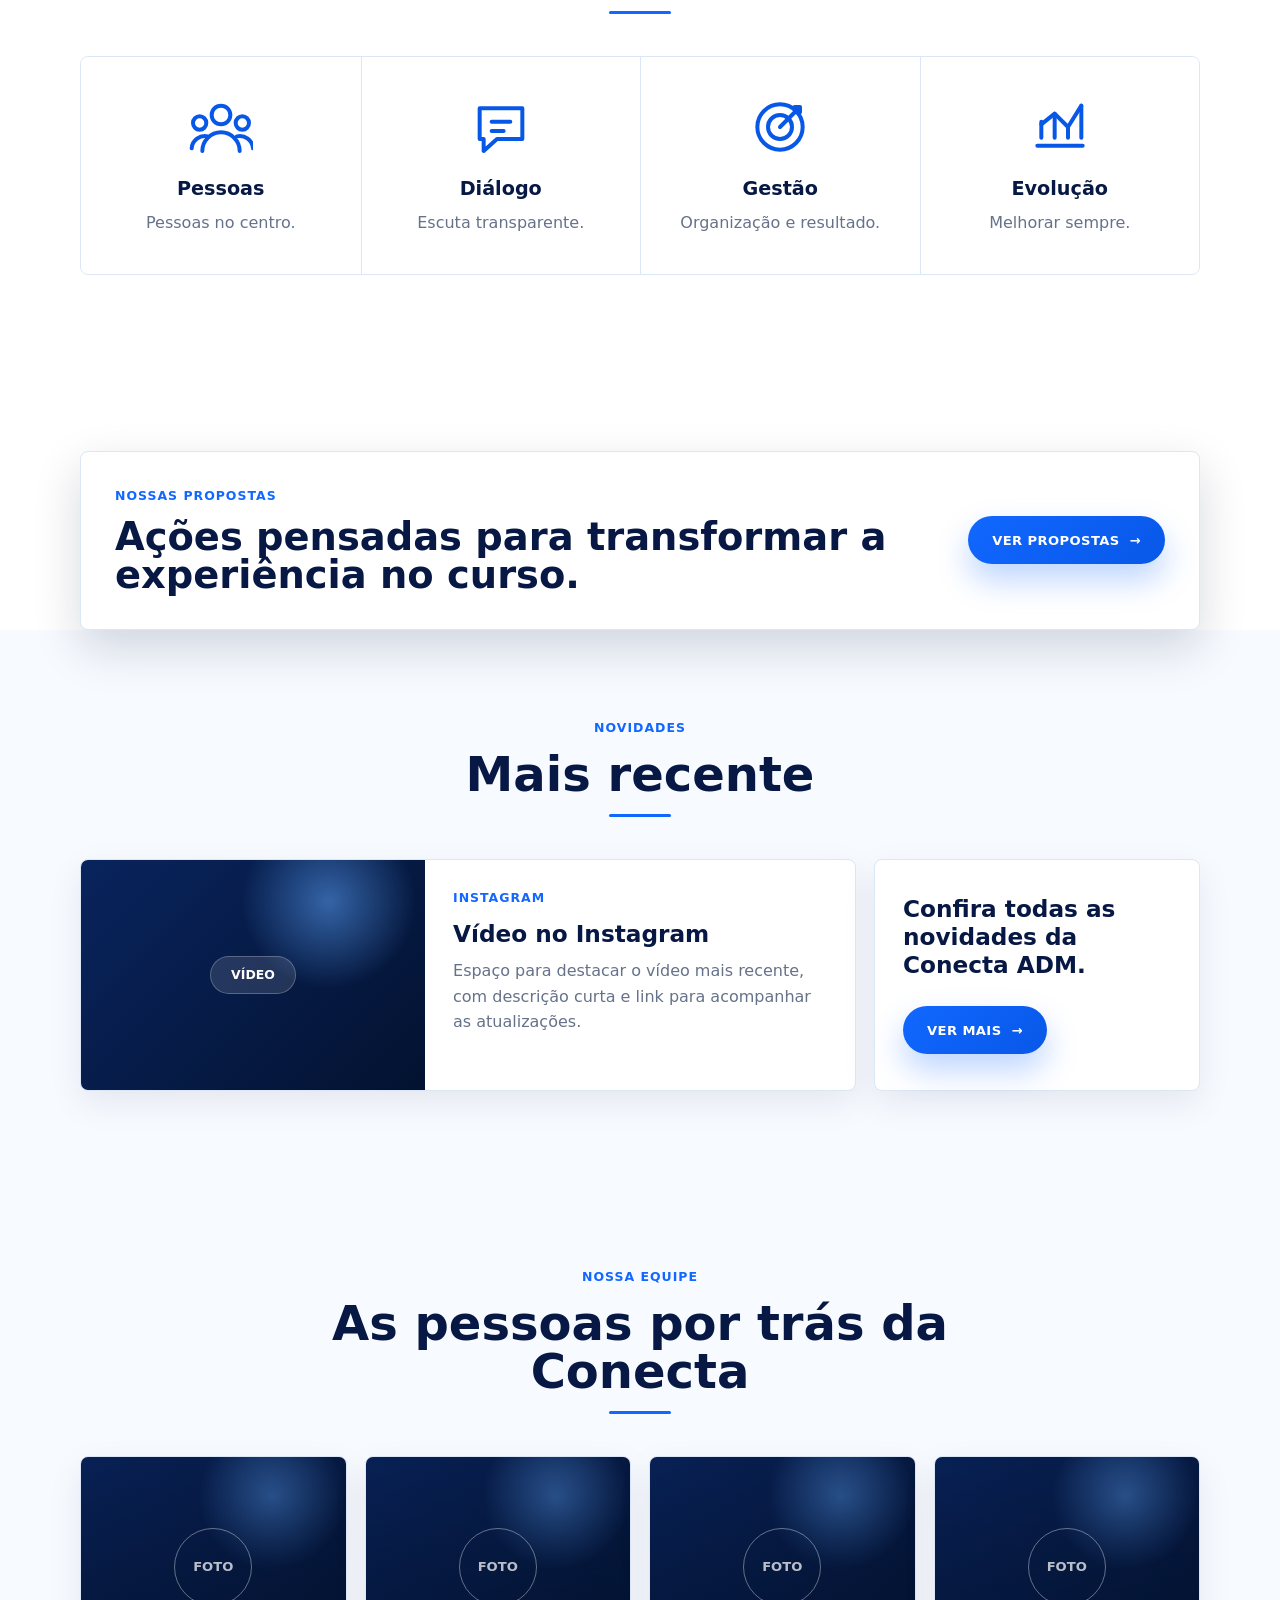
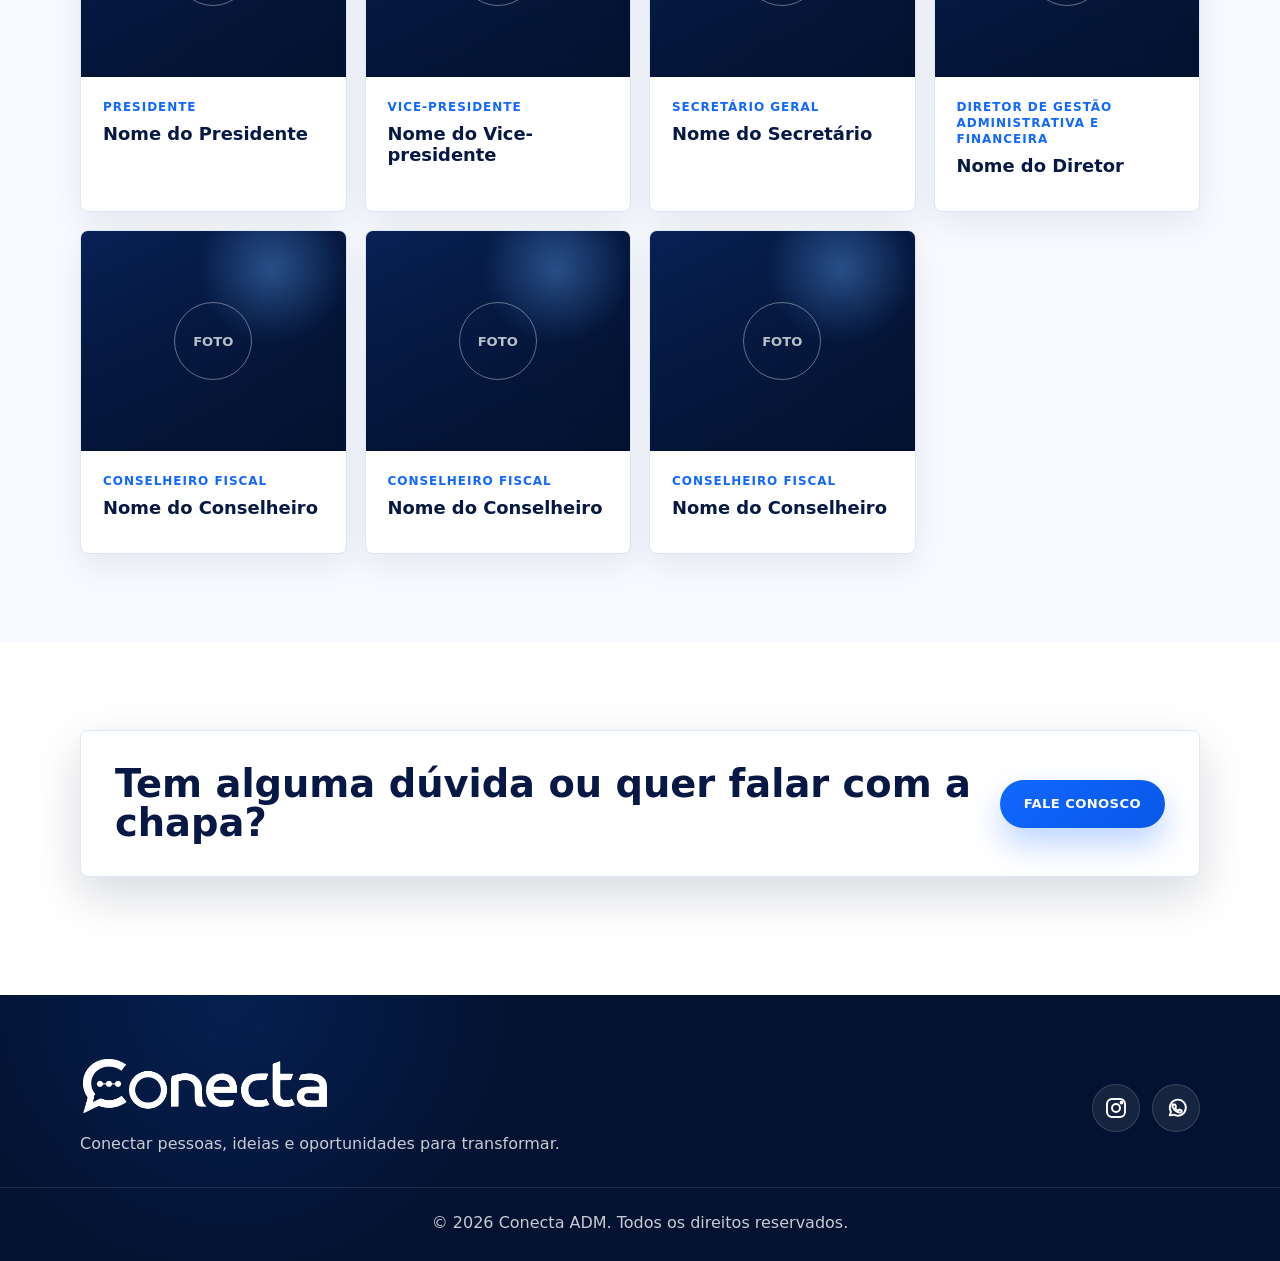
==== commit ae97acad: "Adiciona contatos sociais" ====
--- a/index.html
+++ b/index.html
@@ -274,14 +274,14 @@
           <p>Conectar pessoas, ideias e oportunidades para transformar.</p>
         </div>
         <div class="footer-links" aria-label="Redes sociais">
-          <a class="social-icon" href="#" aria-label="Instagram" data-toast="Instagram em breve.">
+          <a class="social-icon" href="https://www.instagram.com/pedroh_dsv" target="_blank" rel="noopener" aria-label="Instagram pedroh_dsv">
             <svg viewBox="0 0 24 24" aria-hidden="true">
               <rect x="3" y="3" width="18" height="18" rx="5" />
               <circle cx="12" cy="12" r="4" />
               <circle cx="17.5" cy="6.5" r="1" />
             </svg>
           </a>
-          <a class="social-icon" href="#" aria-label="WhatsApp" data-toast="WhatsApp em breve.">
+          <a class="social-icon" href="https://wa.me/5583998465279" target="_blank" rel="noopener" aria-label="WhatsApp +55 83 99846-5279">
             <svg viewBox="0 0 24 24" aria-hidden="true">
               <path d="M5.7 19.4 7 15.9a8 8 0 1 1 3 2.8l-4.3.7Z" />
               <path d="M9.6 8.8c.2-.4.4-.4.7-.4h.5c.2 0 .4.1.5.5l.6 1.5c.1.3.1.5-.1.7l-.4.5c-.1.1-.2.3 0 .5.4.8 1.2 1.8 2.5 2.5.2.1.4.1.5-.1l.7-.8c.2-.2.4-.2.7-.1l1.6.7c.3.1.4.3.4.6 0 .6-.5 1.4-1.1 1.6-.8.3-2.4.1-4.3-1.1-2.1-1.3-3.5-3.5-3.9-4.7-.4-1.2.1-2 .4-2.5Z" />
--- a/style.css
+++ b/style.css
@@ -32,18 +32,33 @@
 
 body {
   margin: 0;
+  min-height: 100vh;
   background: var(--white);
   color: var(--ink);
   font-size: 16px;
   line-height: 1.6;
 }
 
+body.short-page {
+  display: flex;
+  flex-direction: column;
+  background: var(--navy-950);
+}
+
+body.short-page main {
+  flex: 1 0 auto;
+}
+
+body.short-page .site-footer {
+  flex-shrink: 0;
+}
+
 main {
   padding-bottom: 0;
 }
 
 body.has-floating-cta main {
-  padding-bottom: 116px;
+  padding-bottom: 0;
 }
 
 img,
@@ -334,10 +349,12 @@
 }
 
 .page-hero h1 {
+  max-width: 100%;
   margin-bottom: 20px;
   color: var(--white);
   font-size: clamp(2.7rem, 6vw, 5.6rem);
   line-height: 1;
+  overflow-wrap: anywhere;
 }
 
 .page-hero p:not(.eyebrow) {
@@ -347,8 +364,13 @@
   font-size: 1.1rem;
 }
 
+body.short-page .page-hero {
+  padding: 142px 0 84px;
+}
+
 .home-callout,
 .contact-short {
+  padding-bottom: 0;
   background: var(--white);
 }
 
@@ -907,6 +929,27 @@
   box-shadow: none;
 }
 
+.contact-direct {
+  display: grid;
+  gap: 10px;
+  margin-bottom: 22px;
+}
+
+.contact-direct a {
+  padding: 12px 14px;
+  color: var(--navy-900);
+  background: var(--blue-100);
+  border: 1px solid rgba(17, 103, 255, 0.16);
+  border-radius: var(--radius);
+  font-weight: 800;
+  transition: border-color 0.2s ease, transform 0.2s ease;
+}
+
+.contact-direct a:hover {
+  border-color: rgba(17, 103, 255, 0.38);
+  transform: translateY(-2px);
+}
+
 .support-page .support-steps {
   margin-top: 26px;
 }
@@ -988,31 +1031,23 @@
    Chamada fixa de apoio
 ================================ */
 .floating-cta {
+  position: relative;
+  z-index: 45;
+  min-height: 118px;
+  padding: 0 18px 18px;
+  pointer-events: none;
+}
+
+.floating-cta-inner {
   position: fixed;
-  left: 0;
-  right: 0;
-  bottom: var(--floating-bottom, 18px);
-  z-index: 45;
-  padding-inline: 18px;
-  opacity: 0;
-  pointer-events: none;
-  transform: translateY(18px);
-  visibility: hidden;
-  transition: opacity 0.2s ease, transform 0.2s ease, visibility 0.2s ease;
-}
-
-.floating-cta.is-visible {
-  opacity: 1;
-  transform: translateY(0);
-  visibility: visible;
-}
-
-.floating-cta-inner {
+  left: 50%;
+  bottom: 18px;
+  transform: translateX(-50%);
   display: grid;
   grid-template-columns: minmax(110px, 170px) 1fr auto;
   align-items: center;
   gap: 24px;
-  width: min(1120px, 100%);
+  width: min(1120px, calc(100% - 36px));
   margin-inline: auto;
   padding: 18px 22px;
   color: var(--white);
@@ -1022,7 +1057,23 @@
   border: 1px solid rgba(255, 255, 255, 0.14);
   border-radius: var(--radius);
   box-shadow: 0 20px 46px rgba(3, 18, 48, 0.28);
+  opacity: 0;
+  pointer-events: none;
+  visibility: hidden;
+  transition: opacity 0.18s ease, visibility 0.18s ease;
+}
+
+.floating-cta.is-visible .floating-cta-inner,
+.floating-cta.is-docked .floating-cta-inner {
+  opacity: 1;
   pointer-events: auto;
+  visibility: visible;
+}
+
+.floating-cta.is-docked .floating-cta-inner {
+  position: static;
+  width: min(1120px, 100%);
+  transform: none;
 }
 
 .floating-cta img {
@@ -1293,7 +1344,7 @@
 .toast {
   position: fixed;
   right: 24px;
-  bottom: calc(var(--floating-bottom, 18px) + 92px);
+  bottom: 110px;
   z-index: 60;
   max-width: min(360px, calc(100% - 40px));
   padding: 14px 18px;
@@ -1491,8 +1542,12 @@
     padding: 66px 0;
   }
 
+  .contact-short {
+    padding-bottom: 0;
+  }
+
   body.has-floating-cta main {
-    padding-bottom: 208px;
+    padding-bottom: 0;
   }
 
   h2 {
@@ -1586,11 +1641,16 @@
   }
 
   .page-hero h1 {
-    font-size: clamp(2.35rem, 12vw, 4rem);
+    font-size: clamp(2rem, 10vw, 3.2rem);
+  }
+
+  body.short-page .page-hero {
+    padding: 106px 0 54px;
   }
 
   .floating-cta {
-    padding-inline: 12px;
+    min-height: 148px;
+    padding: 0 12px 12px;
   }
 
   .floating-cta-inner {
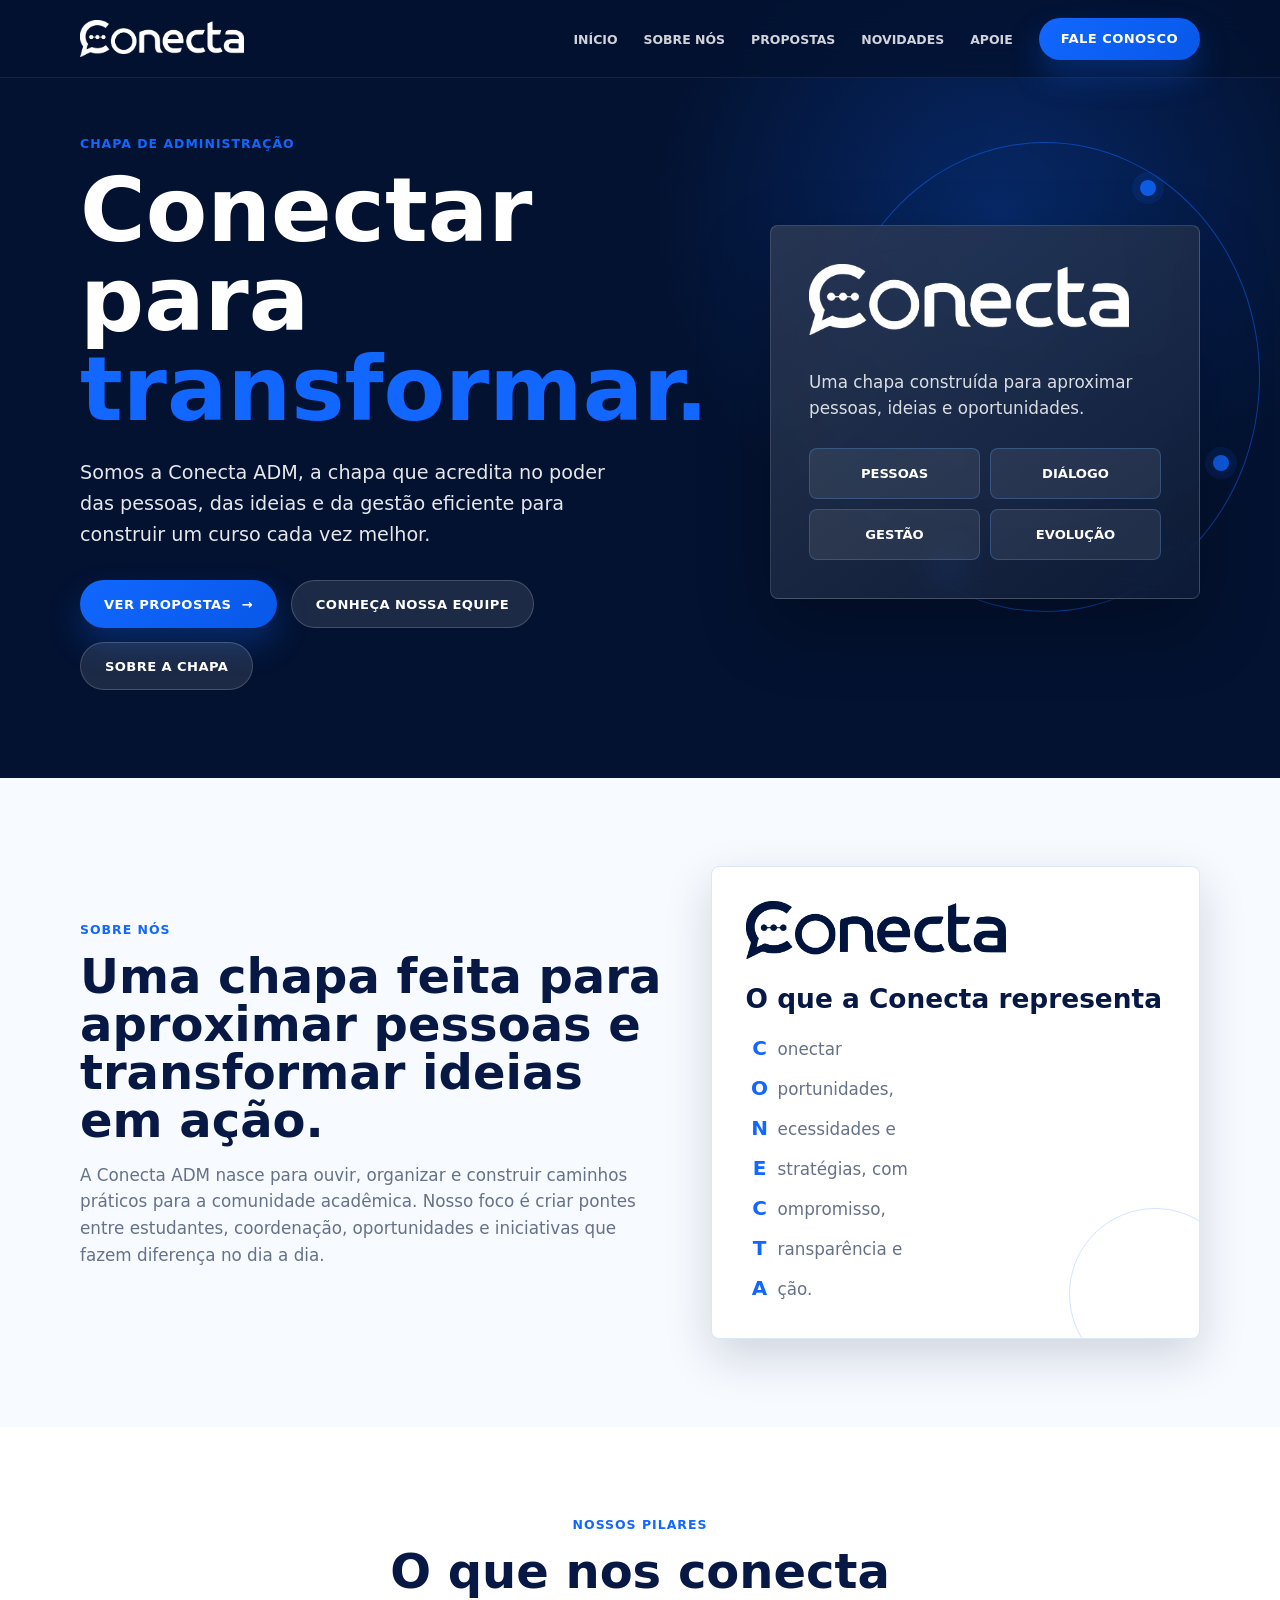
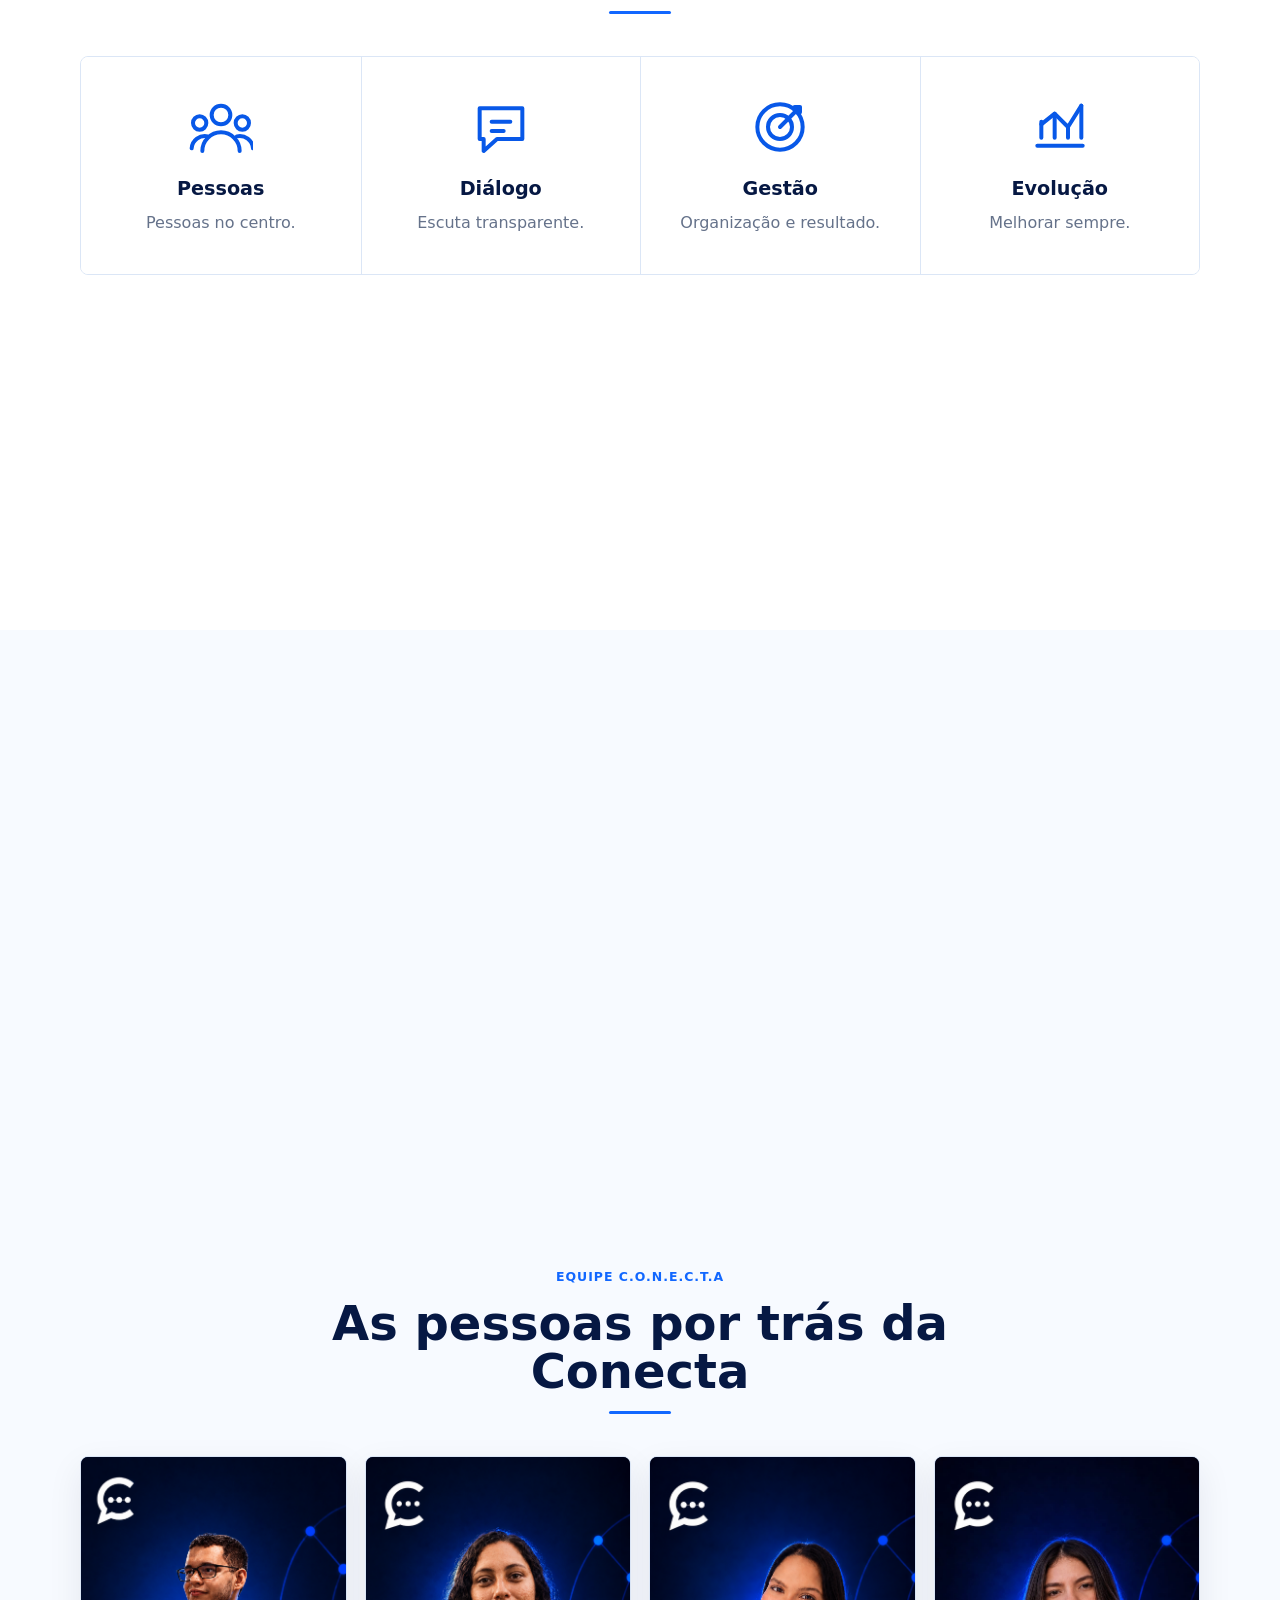
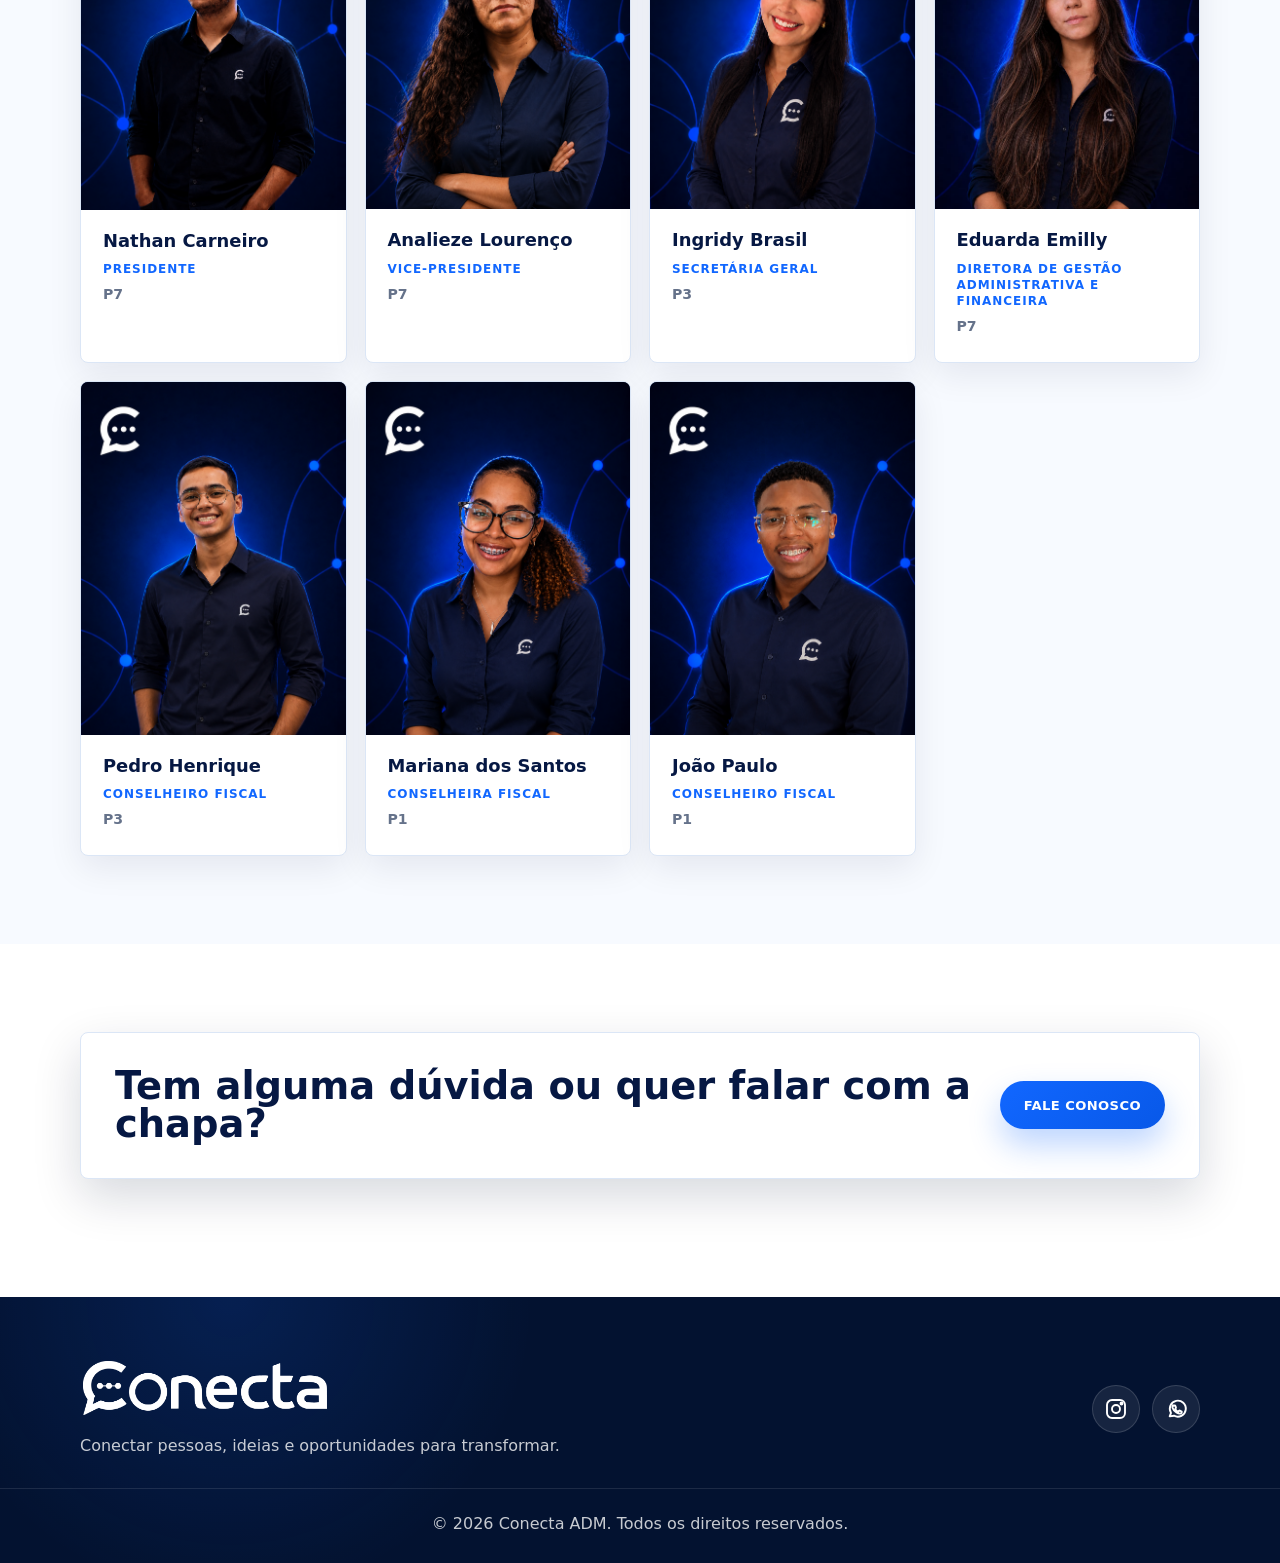
==== commit db84c482: "Adiciona equipe e propostas oficiais" ====
--- a/index.html
+++ b/index.html
@@ -224,18 +224,87 @@
       <section class="section team" id="equipe">
         <div class="container">
           <div class="section-heading reveal">
-            <p class="eyebrow">Nossa equipe</p>
+            <p class="eyebrow">Equipe C.O.N.E.C.T.A</p>
             <h2>As pessoas por trás da Conecta</h2>
           </div>
 
           <div class="team-grid">
-            <article class="member-card reveal"><div class="member-photo"><span>Foto</span></div><p class="member-role">Presidente</p><h3>Nome do Presidente</h3></article>
-            <article class="member-card reveal"><div class="member-photo"><span>Foto</span></div><p class="member-role">Vice-presidente</p><h3>Nome do Vice-presidente</h3></article>
-            <article class="member-card reveal"><div class="member-photo"><span>Foto</span></div><p class="member-role">Secretário geral</p><h3>Nome do Secretário</h3></article>
-            <article class="member-card reveal"><div class="member-photo"><span>Foto</span></div><p class="member-role">Diretor de gestão administrativa e financeira</p><h3>Nome do Diretor</h3></article>
-            <article class="member-card reveal"><div class="member-photo"><span>Foto</span></div><p class="member-role">Conselheiro fiscal</p><h3>Nome do Conselheiro</h3></article>
-            <article class="member-card reveal"><div class="member-photo"><span>Foto</span></div><p class="member-role">Conselheiro fiscal</p><h3>Nome do Conselheiro</h3></article>
-            <article class="member-card reveal"><div class="member-photo"><span>Foto</span></div><p class="member-role">Conselheiro fiscal</p><h3>Nome do Conselheiro</h3></article>
+            <article class="member-card reveal">
+              <div class="member-photo">
+                <img src="assets/equipe/Nathan Carneiro.png" alt="Nathan Carneiro" />
+              </div>
+              <div class="member-info">
+                <h3>Nathan Carneiro</h3>
+                <p class="member-role">Presidente</p>
+                <p class="member-period">P7</p>
+              </div>
+            </article>
+
+            <article class="member-card reveal">
+              <div class="member-photo">
+                <img src="assets/equipe/Analieze Lourenço.png" alt="Analieze Lourenço" />
+              </div>
+              <div class="member-info">
+                <h3>Analieze Lourenço</h3>
+                <p class="member-role">Vice-presidente</p>
+                <p class="member-period">P7</p>
+              </div>
+            </article>
+
+            <article class="member-card reveal">
+              <div class="member-photo">
+                <img src="assets/equipe/Ingridy Brasil.png" alt="Ingridy Brasil" />
+              </div>
+              <div class="member-info">
+                <h3>Ingridy Brasil</h3>
+                <p class="member-role">Secretária Geral</p>
+                <p class="member-period">P3</p>
+              </div>
+            </article>
+
+            <article class="member-card reveal">
+              <div class="member-photo">
+                <img src="assets/equipe/Eduarda Emilly.jpeg" alt="Eduarda Emilly" />
+              </div>
+              <div class="member-info">
+                <h3>Eduarda Emilly</h3>
+                <p class="member-role">Diretora de Gestão Administrativa e Financeira</p>
+                <p class="member-period">P7</p>
+              </div>
+            </article>
+
+            <article class="member-card reveal">
+              <div class="member-photo">
+                <img src="assets/equipe/Pedro Henrique.png" alt="Pedro Henrique" />
+              </div>
+              <div class="member-info">
+                <h3>Pedro Henrique</h3>
+                <p class="member-role">Conselheiro Fiscal</p>
+                <p class="member-period">P3</p>
+              </div>
+            </article>
+
+            <article class="member-card reveal">
+              <div class="member-photo">
+                <img src="assets/equipe/Mariana dos Santos - Conselho Fiscal.png" alt="Mariana dos Santos" />
+              </div>
+              <div class="member-info">
+                <h3>Mariana dos Santos</h3>
+                <p class="member-role">Conselheira Fiscal</p>
+                <p class="member-period">P1</p>
+              </div>
+            </article>
+
+            <article class="member-card reveal">
+              <div class="member-photo">
+                <img src="assets/equipe/João Paulo.png" alt="João Paulo" />
+              </div>
+              <div class="member-info">
+                <h3>João Paulo</h3>
+                <p class="member-role">Conselheiro Fiscal</p>
+                <p class="member-period">P1</p>
+              </div>
+            </article>
           </div>
         </div>
       </section>
--- a/style.css
+++ b/style.css
@@ -74,7 +74,8 @@
 
 button,
 input,
-textarea {
+textarea,
+select {
   font: inherit;
 }
 
@@ -280,6 +281,13 @@
   box-shadow: 0 20px 44px rgba(17, 103, 255, 0.36);
 }
 
+.btn:disabled,
+.btn[disabled] {
+  cursor: wait;
+  opacity: 0.68;
+  transform: none;
+}
+
 .btn-ghost {
   color: var(--white);
   background: rgba(255, 255, 255, 0.1);
@@ -890,6 +898,19 @@
   grid-template-columns: repeat(3, 1fr);
 }
 
+.proposals-page {
+  background: var(--surface);
+}
+
+.proposals-page-grid {
+  grid-template-columns: repeat(3, minmax(0, 1fr));
+  align-items: stretch;
+}
+
+.proposals-page-grid .proposal-card {
+  min-height: auto;
+}
+
 /* ================================
    Página Apoie
 ================================ */
@@ -929,27 +950,6 @@
   box-shadow: none;
 }
 
-.contact-direct {
-  display: grid;
-  gap: 10px;
-  margin-bottom: 22px;
-}
-
-.contact-direct a {
-  padding: 12px 14px;
-  color: var(--navy-900);
-  background: var(--blue-100);
-  border: 1px solid rgba(17, 103, 255, 0.16);
-  border-radius: var(--radius);
-  font-weight: 800;
-  transition: border-color 0.2s ease, transform 0.2s ease;
-}
-
-.contact-direct a:hover {
-  border-color: rgba(17, 103, 255, 0.38);
-  transform: translateY(-2px);
-}
-
 .support-page .support-steps {
   margin-top: 26px;
 }
@@ -990,12 +990,20 @@
 .member-photo {
   display: grid;
   place-items: center;
-  min-height: 220px;
+  min-height: auto;
+  aspect-ratio: 3 / 4;
   color: rgba(255, 255, 255, 0.72);
   background:
     linear-gradient(180deg, rgba(3, 18, 48, 0.18), rgba(3, 18, 48, 0.62)),
     radial-gradient(circle at 72% 18%, rgba(95, 167, 255, 0.52), transparent 28%),
     linear-gradient(135deg, var(--navy-800), var(--navy-950));
+}
+
+.member-photo img {
+  width: 100%;
+  height: 100%;
+  object-fit: contain;
+  object-position: center;
 }
 
 .member-photo span {
@@ -1010,8 +1018,12 @@
   text-transform: uppercase;
 }
 
+.member-info {
+  padding: 20px 22px 24px;
+}
+
 .member-role {
-  margin: 22px 22px 8px;
+  margin: 0 0 6px;
   color: var(--blue-600);
   font-size: 0.75rem;
   font-weight: 900;
@@ -1021,10 +1033,17 @@
 }
 
 .member-card h3 {
-  min-height: 56px;
+  min-height: 0;
+  margin: 0 0 10px;
+  padding: 0;
+  font-size: 1.12rem;
+}
+
+.member-period {
   margin: 0;
-  padding: 0 22px 24px;
-  font-size: 1.12rem;
+  color: var(--muted);
+  font-size: 0.88rem;
+  font-weight: 800;
 }
 
 /* ================================
@@ -1240,6 +1259,7 @@
 }
 
 .contact-form input,
+.contact-form select,
 .contact-form textarea {
   width: 100%;
   padding: 14px 16px;
@@ -1256,6 +1276,7 @@
 }
 
 .contact-form input:focus,
+.contact-form select:focus,
 .contact-form textarea:focus {
   border-color: var(--blue-600);
   box-shadow: 0 0 0 4px rgba(17, 103, 255, 0.12);
@@ -1266,6 +1287,84 @@
   margin: 0;
   color: var(--blue-700);
   font-weight: 800;
+}
+
+.protocol-search {
+  display: grid;
+  gap: 12px;
+  margin-top: 28px;
+  padding-top: 26px;
+  border-top: 1px solid var(--line);
+}
+
+.protocol-search h3 {
+  margin-bottom: 0;
+  font-size: 1.2rem;
+}
+
+.protocol-search p,
+.protocol-result {
+  margin: 0;
+  color: var(--muted);
+}
+
+.protocol-result {
+  display: grid;
+  gap: 12px;
+}
+
+.protocol-search-row {
+  display: grid;
+  grid-template-columns: 1fr auto;
+  gap: 10px;
+}
+
+.protocol-search-row input {
+  width: 100%;
+  padding: 14px 16px;
+  color: var(--ink);
+  background: var(--white);
+  border: 1px solid var(--line);
+  border-radius: var(--radius);
+  outline: none;
+  transition: border-color 0.2s ease, box-shadow 0.2s ease;
+}
+
+.protocol-search-row input:focus {
+  border-color: var(--blue-600);
+  box-shadow: 0 0 0 4px rgba(17, 103, 255, 0.12);
+}
+
+.protocol-search-row .btn,
+.protocol-card .btn {
+  color: var(--navy-900);
+  background: var(--blue-100);
+  border: 1px solid rgba(17, 103, 255, 0.16);
+  box-shadow: none;
+}
+
+.protocol-card {
+  display: grid;
+  gap: 10px;
+  padding: 16px;
+  color: var(--ink);
+  background: var(--blue-100);
+  border: 1px solid rgba(17, 103, 255, 0.16);
+  border-radius: var(--radius);
+}
+
+.protocol-card h4,
+.protocol-card p {
+  margin: 0;
+}
+
+.protocol-card h4 {
+  color: var(--navy-900);
+  font-size: 1rem;
+}
+
+.protocol-card .btn {
+  justify-self: start;
 }
 
 /* ================================
@@ -1561,7 +1660,8 @@
   .hero-actions,
   .hero-actions .btn,
   .support-card .btn,
-  .contact-form .btn {
+  .contact-form .btn,
+  .protocol-search-row .btn {
     width: 100%;
   }
 
@@ -1636,6 +1736,10 @@
     padding: 24px;
   }
 
+  .protocol-search-row {
+    grid-template-columns: 1fr;
+  }
+
   .page-hero {
     padding: 112px 0 58px;
   }
@@ -1689,7 +1793,7 @@
 
   .member-photo {
     min-height: auto;
-    aspect-ratio: 1;
+    aspect-ratio: 3 / 4;
   }
 
   .member-photo span {
@@ -1698,17 +1802,26 @@
     font-size: 0.68rem;
   }
 
+  .member-info {
+    padding: 14px 12px 16px;
+  }
+
   .member-role {
-    margin: 14px 12px 6px;
+    margin: 0 0 5px;
     font-size: 0.62rem;
     line-height: 1.25;
   }
 
   .member-card h3 {
-    min-height: 48px;
-    padding: 0 12px 14px;
+    min-height: 0;
+    margin-bottom: 7px;
+    padding: 0;
     font-size: 0.9rem;
     line-height: 1.2;
+  }
+
+  .member-period {
+    font-size: 0.74rem;
   }
 
   .event-item {
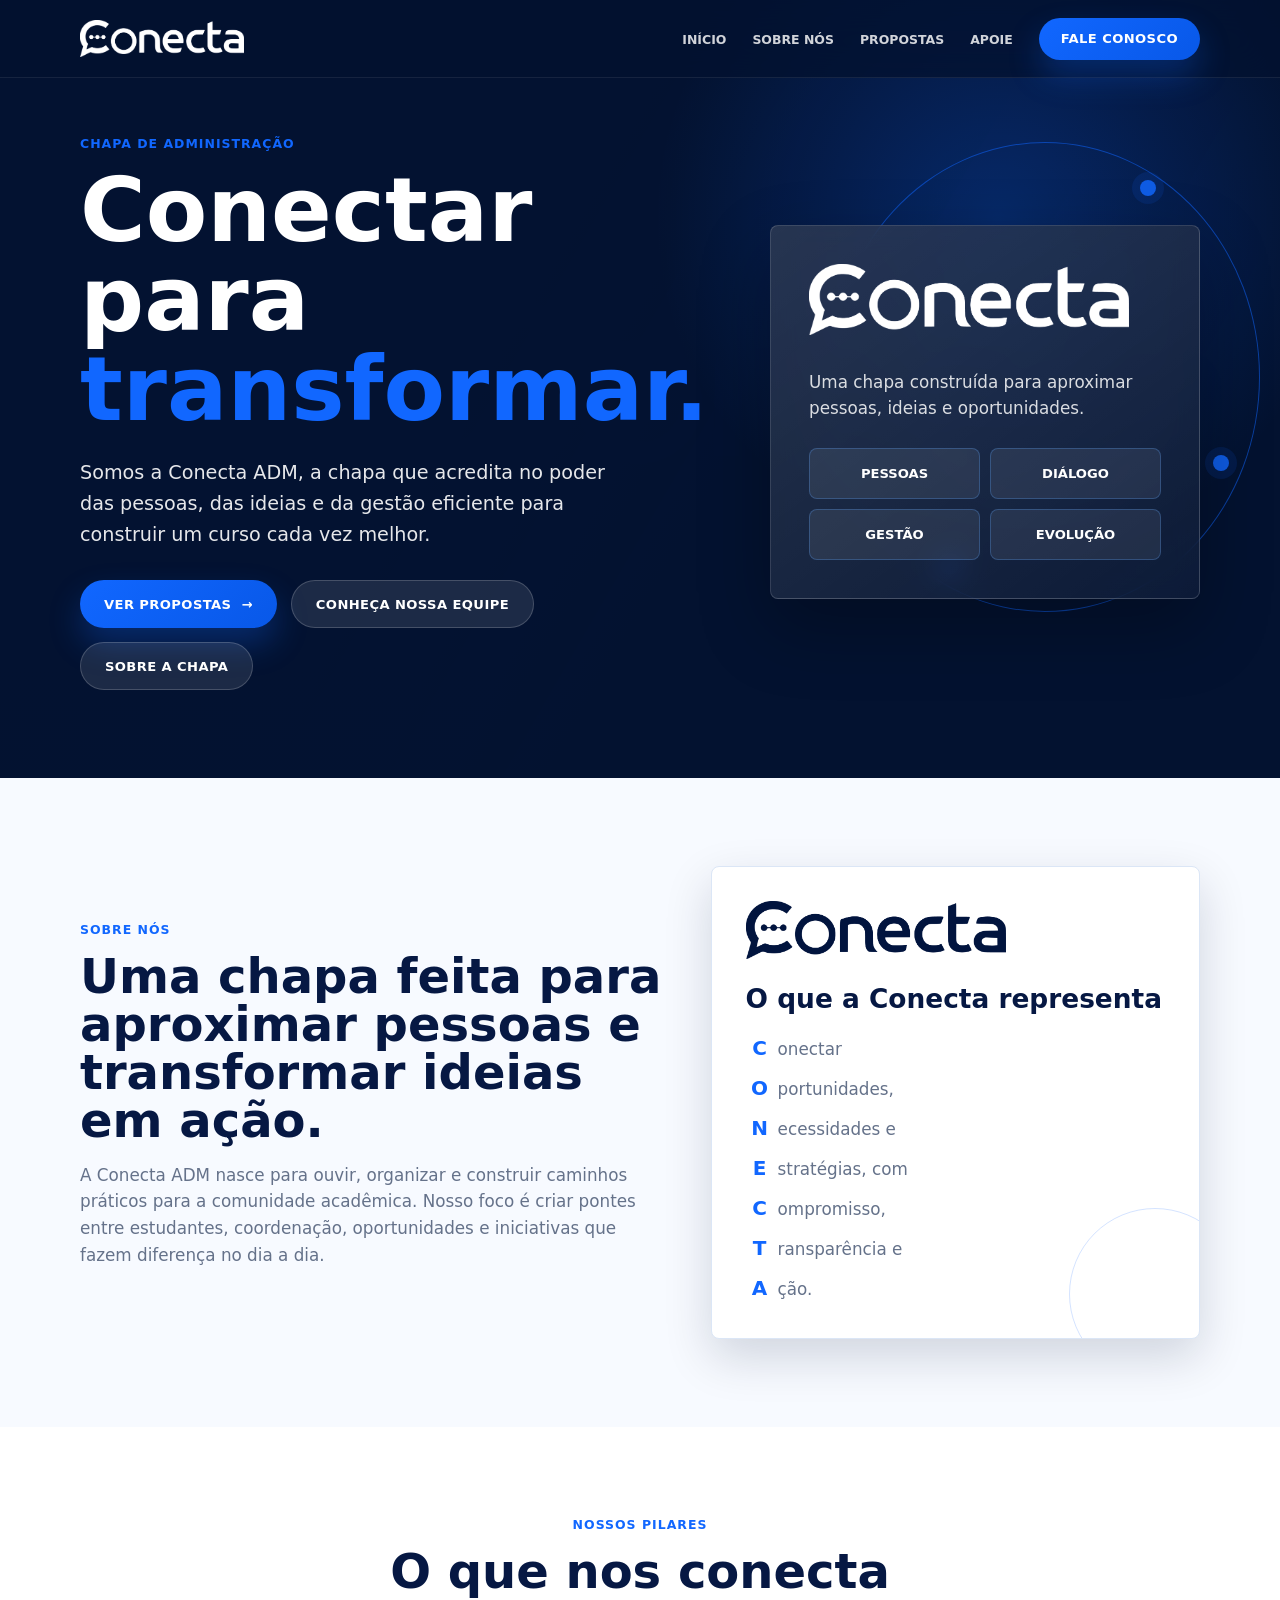
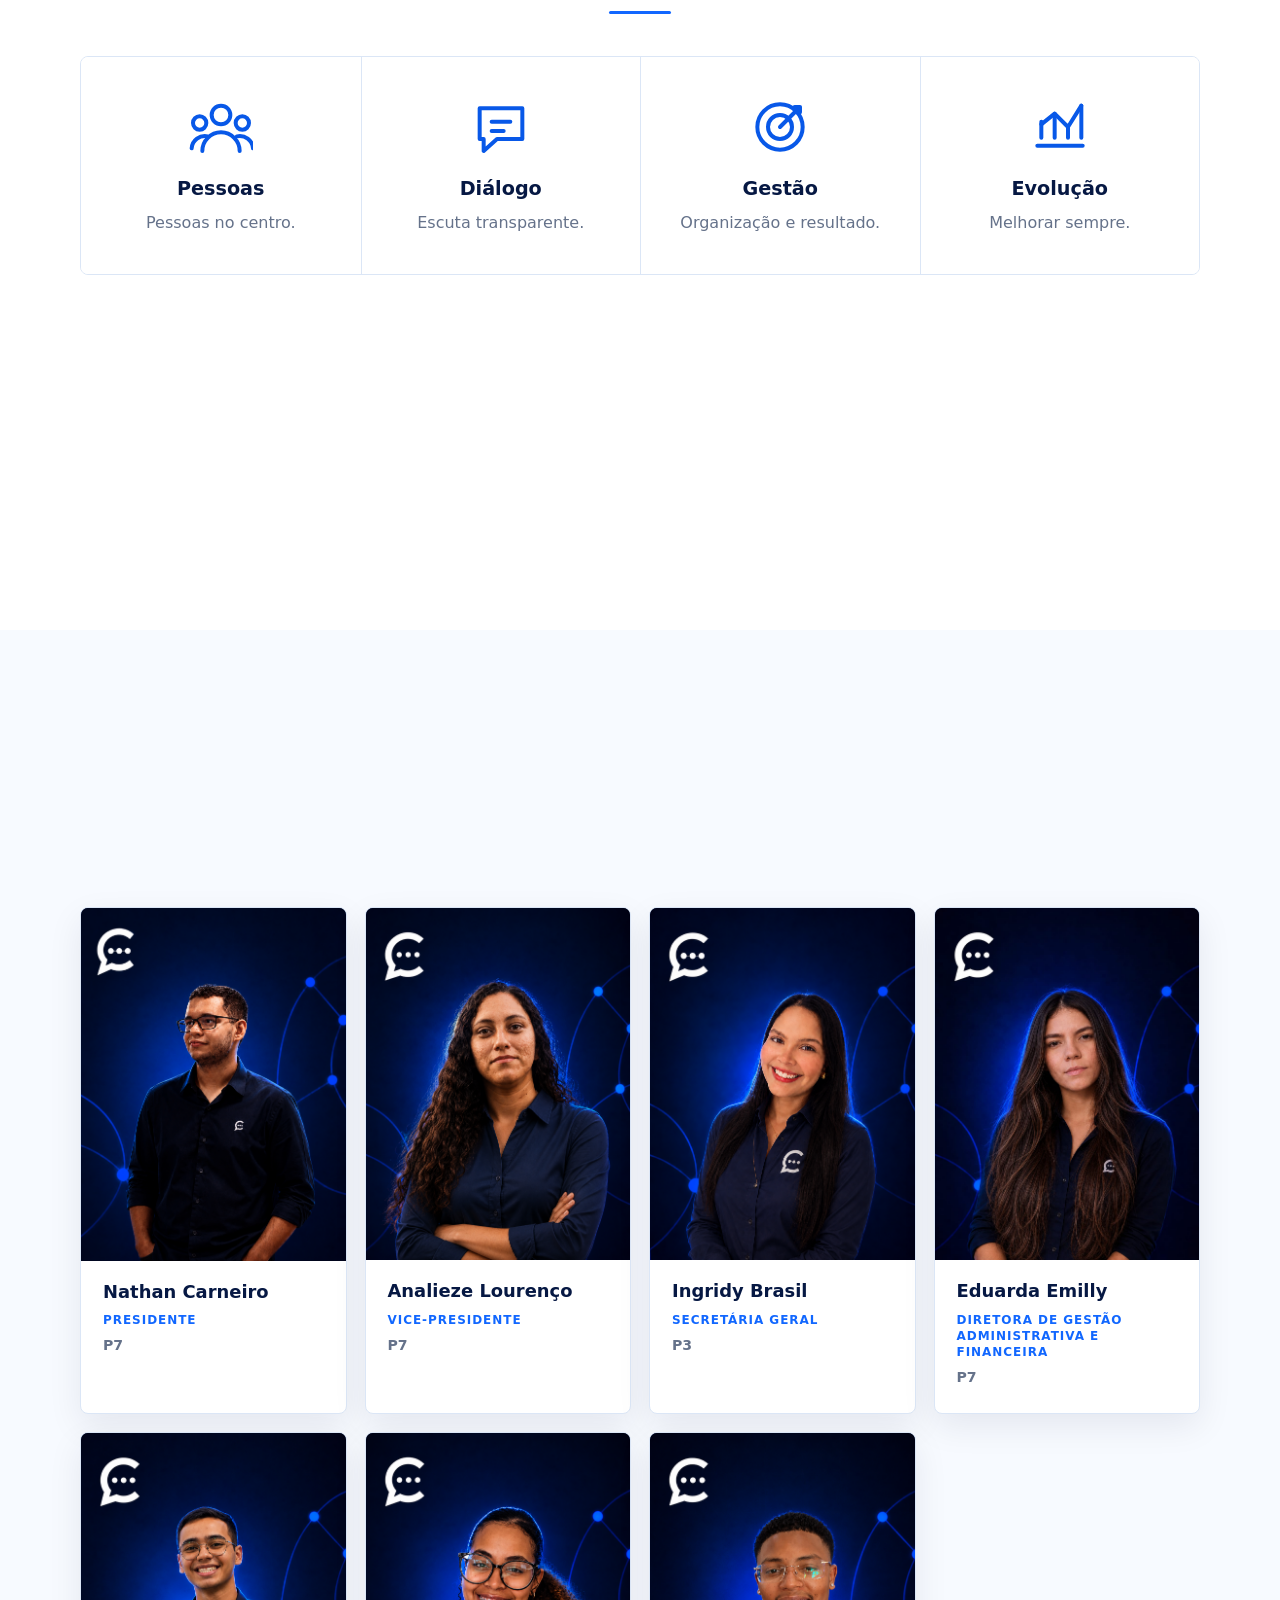
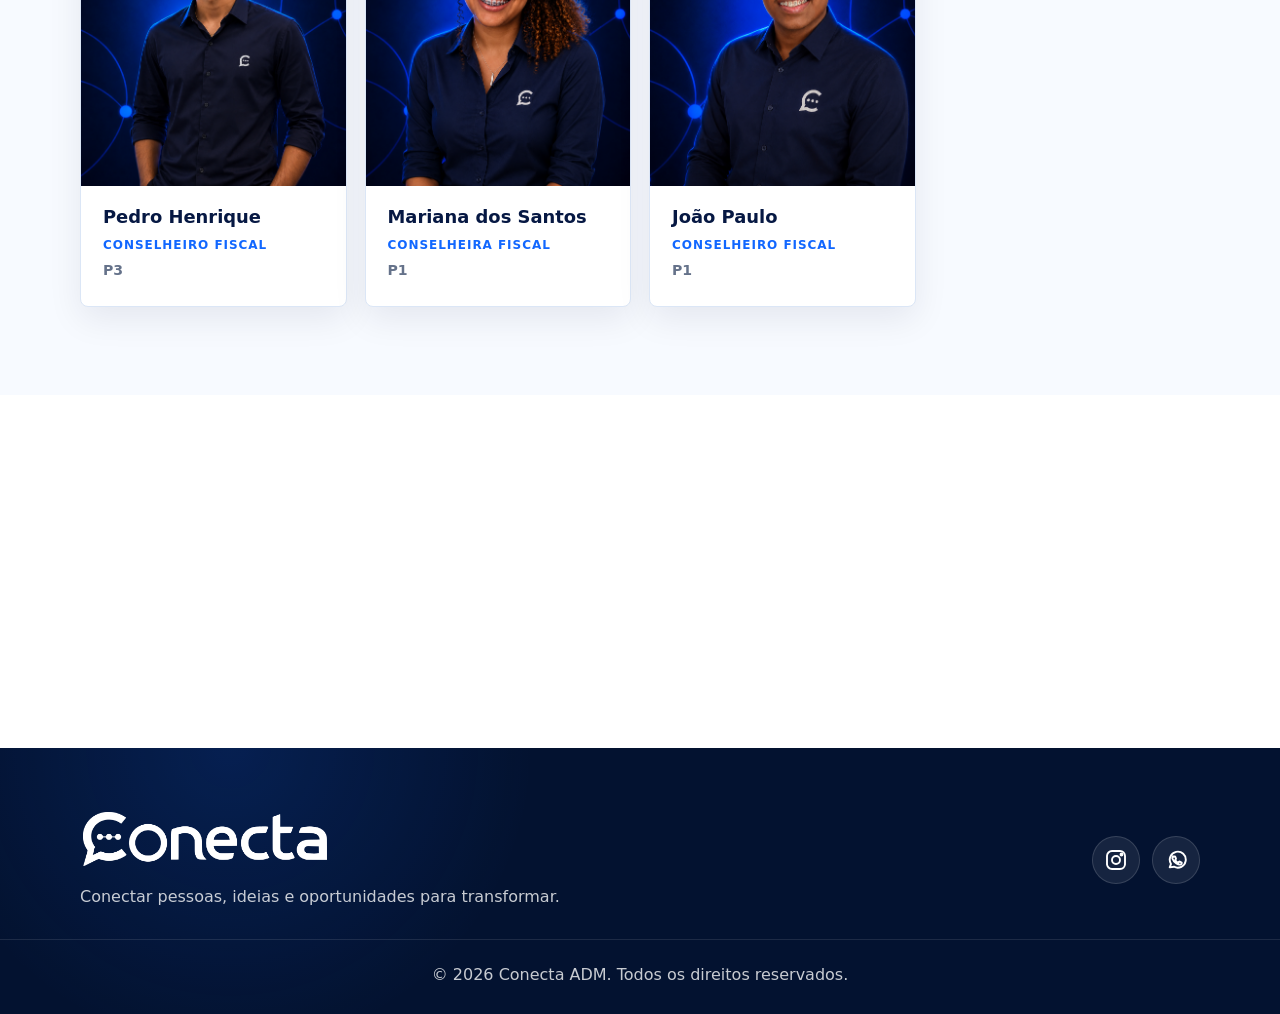
==== commit e2f24613: "Oculta novidades temporariamente" ====
--- a/index.html
+++ b/index.html
@@ -36,7 +36,6 @@
             <li><a href="index.html">Início</a></li>
             <li><a href="index.html#sobre">Sobre Nós</a></li>
             <li><a href="propostas.html">Propostas</a></li>
-            <li><a href="novidades.html">Novidades</a></li>
             <li><a href="apoie.html">Apoie</a></li>
           </ul>
           <a class="btn btn-primary btn-small" href="apoie.html#contato">Fale Conosco</a>
@@ -190,8 +189,8 @@
         </div>
       </section>
 
-      <!-- Novidades recentes com link para a página completa -->
-      <section class="section news-preview" id="novidades">
+      <!-- Novidades recentes guardadas para ativar mais para frente -->
+      <section class="section news-preview" id="novidades" hidden aria-hidden="true">
         <div class="container">
           <div class="section-heading reveal">
             <p class="eyebrow">Novidades</p>
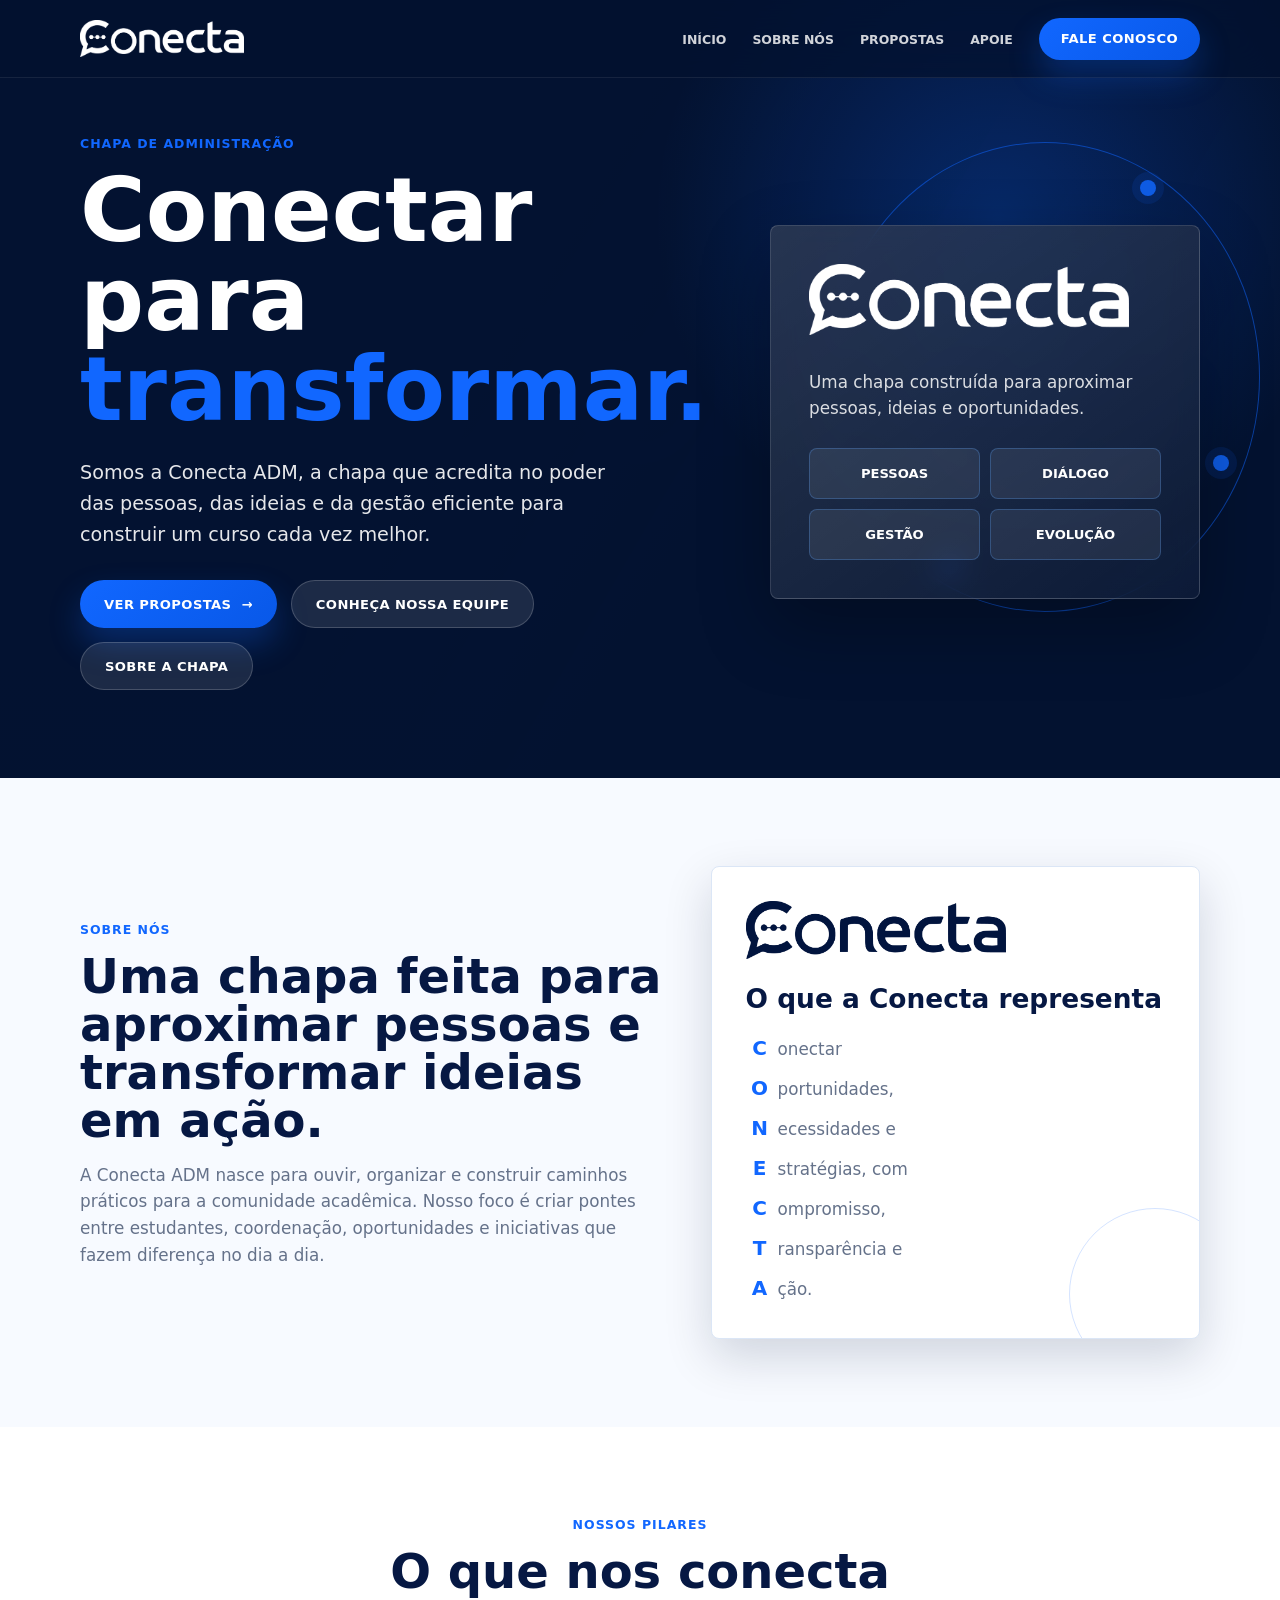
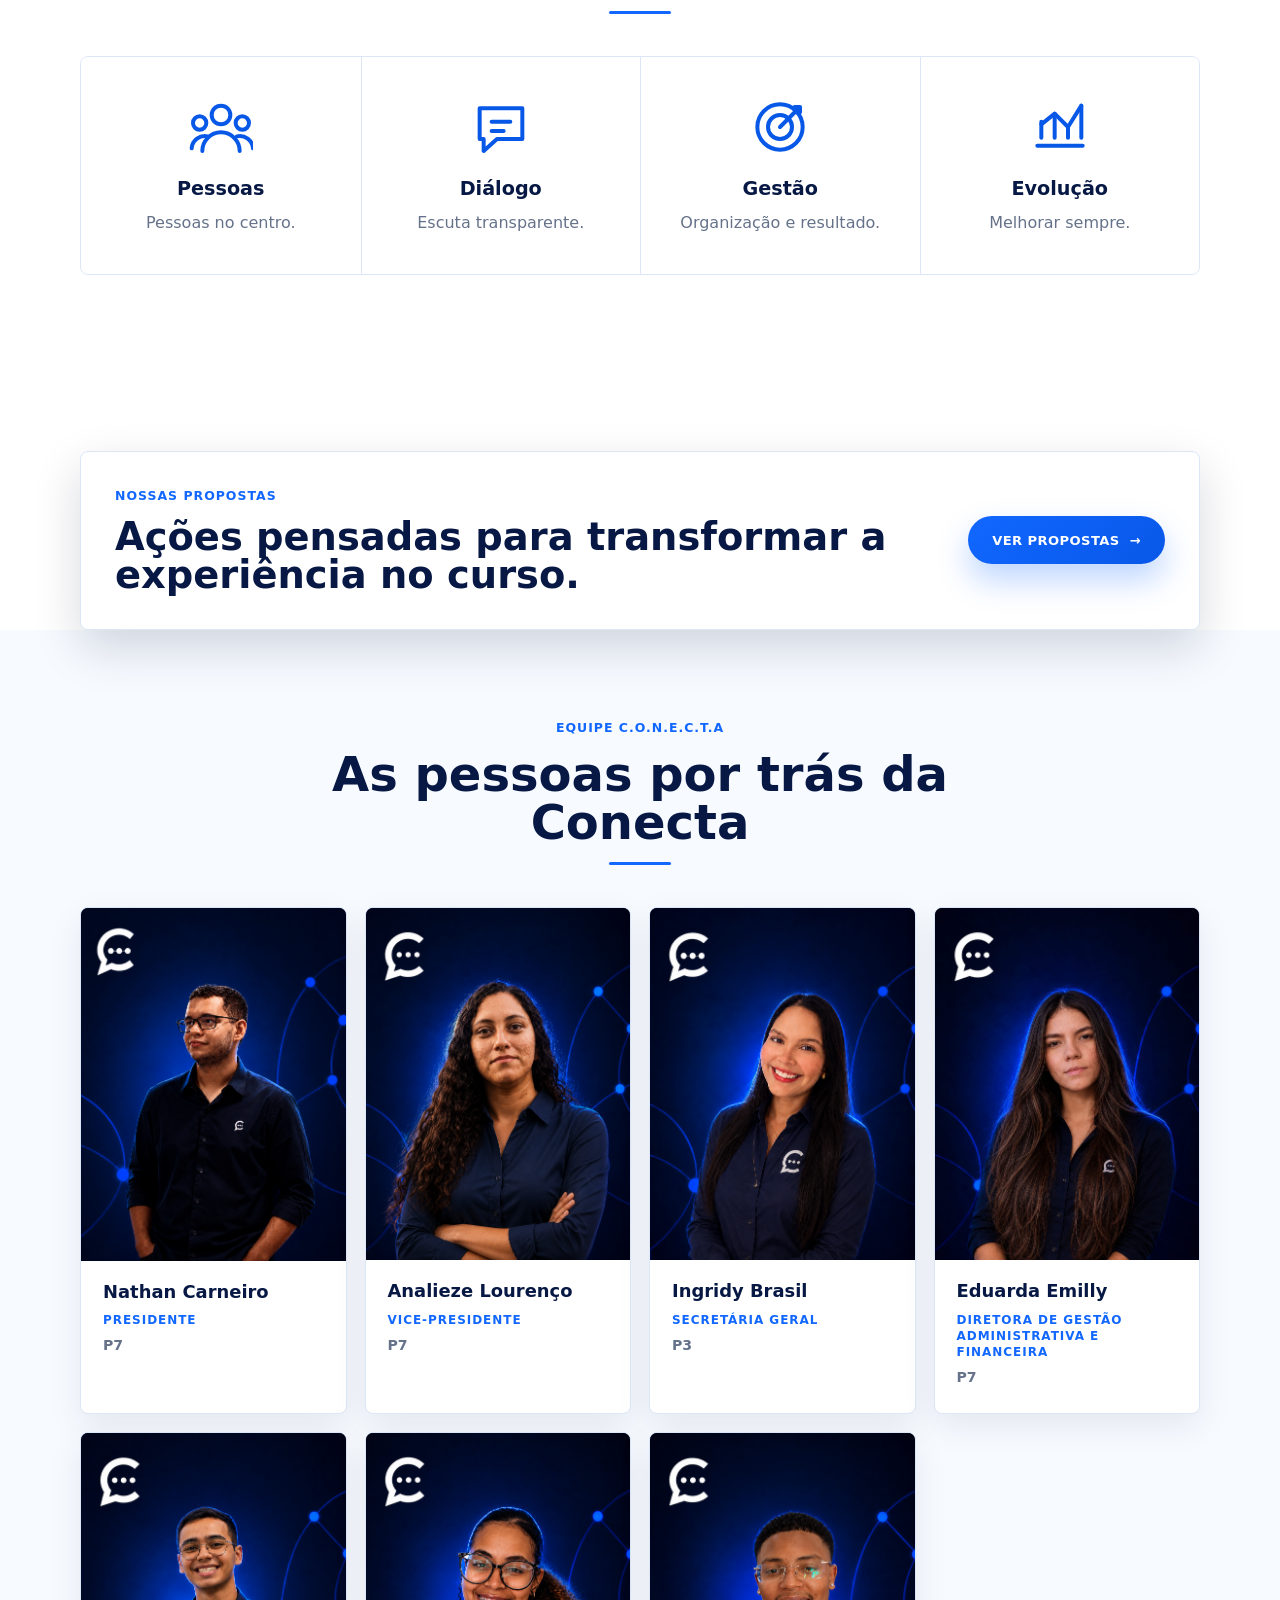
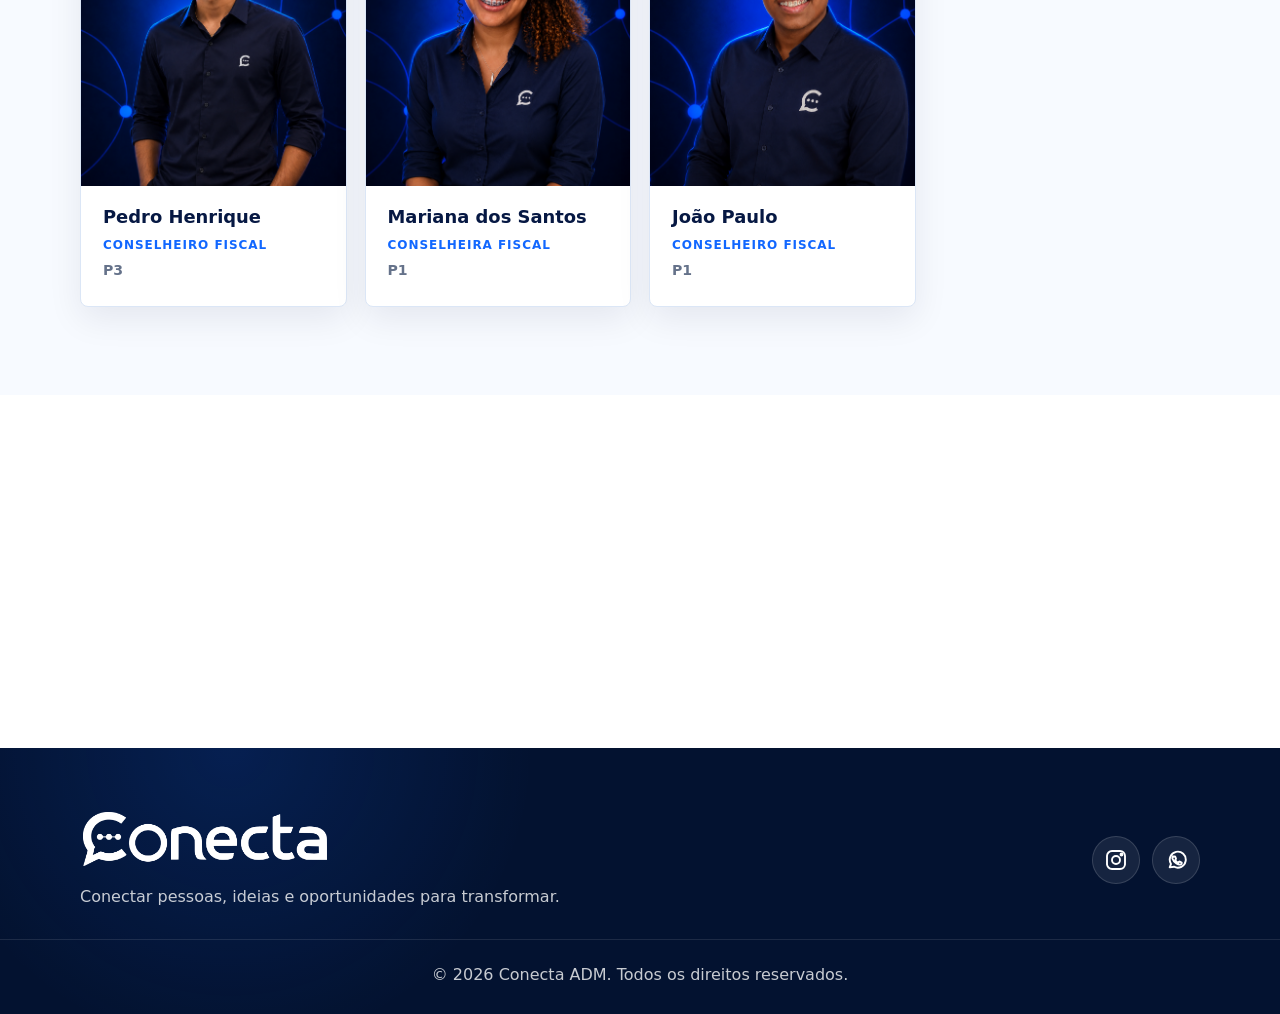
==== commit 401fbbb7: "Atualiza WhatsApp oficial" ====
--- a/index.html
+++ b/index.html
@@ -349,7 +349,7 @@
               <circle cx="17.5" cy="6.5" r="1" />
             </svg>
           </a>
-          <a class="social-icon" href="https://wa.me/5583998465279" target="_blank" rel="noopener" aria-label="WhatsApp +55 83 99846-5279">
+          <a class="social-icon" href="https://wa.me/5583998586866" target="_blank" rel="noopener" aria-label="WhatsApp +55 83 99858-6866">
             <svg viewBox="0 0 24 24" aria-hidden="true">
               <path d="M5.7 19.4 7 15.9a8 8 0 1 1 3 2.8l-4.3.7Z" />
               <path d="M9.6 8.8c.2-.4.4-.4.7-.4h.5c.2 0 .4.1.5.5l.6 1.5c.1.3.1.5-.1.7l-.4.5c-.1.1-.2.3 0 .5.4.8 1.2 1.8 2.5 2.5.2.1.4.1.5-.1l.7-.8c.2-.2.4-.2.7-.1l1.6.7c.3.1.4.3.4.6 0 .6-.5 1.4-1.1 1.6-.8.3-2.4.1-4.3-1.1-2.1-1.3-3.5-3.5-3.9-4.7-.4-1.2.1-2 .4-2.5Z" />
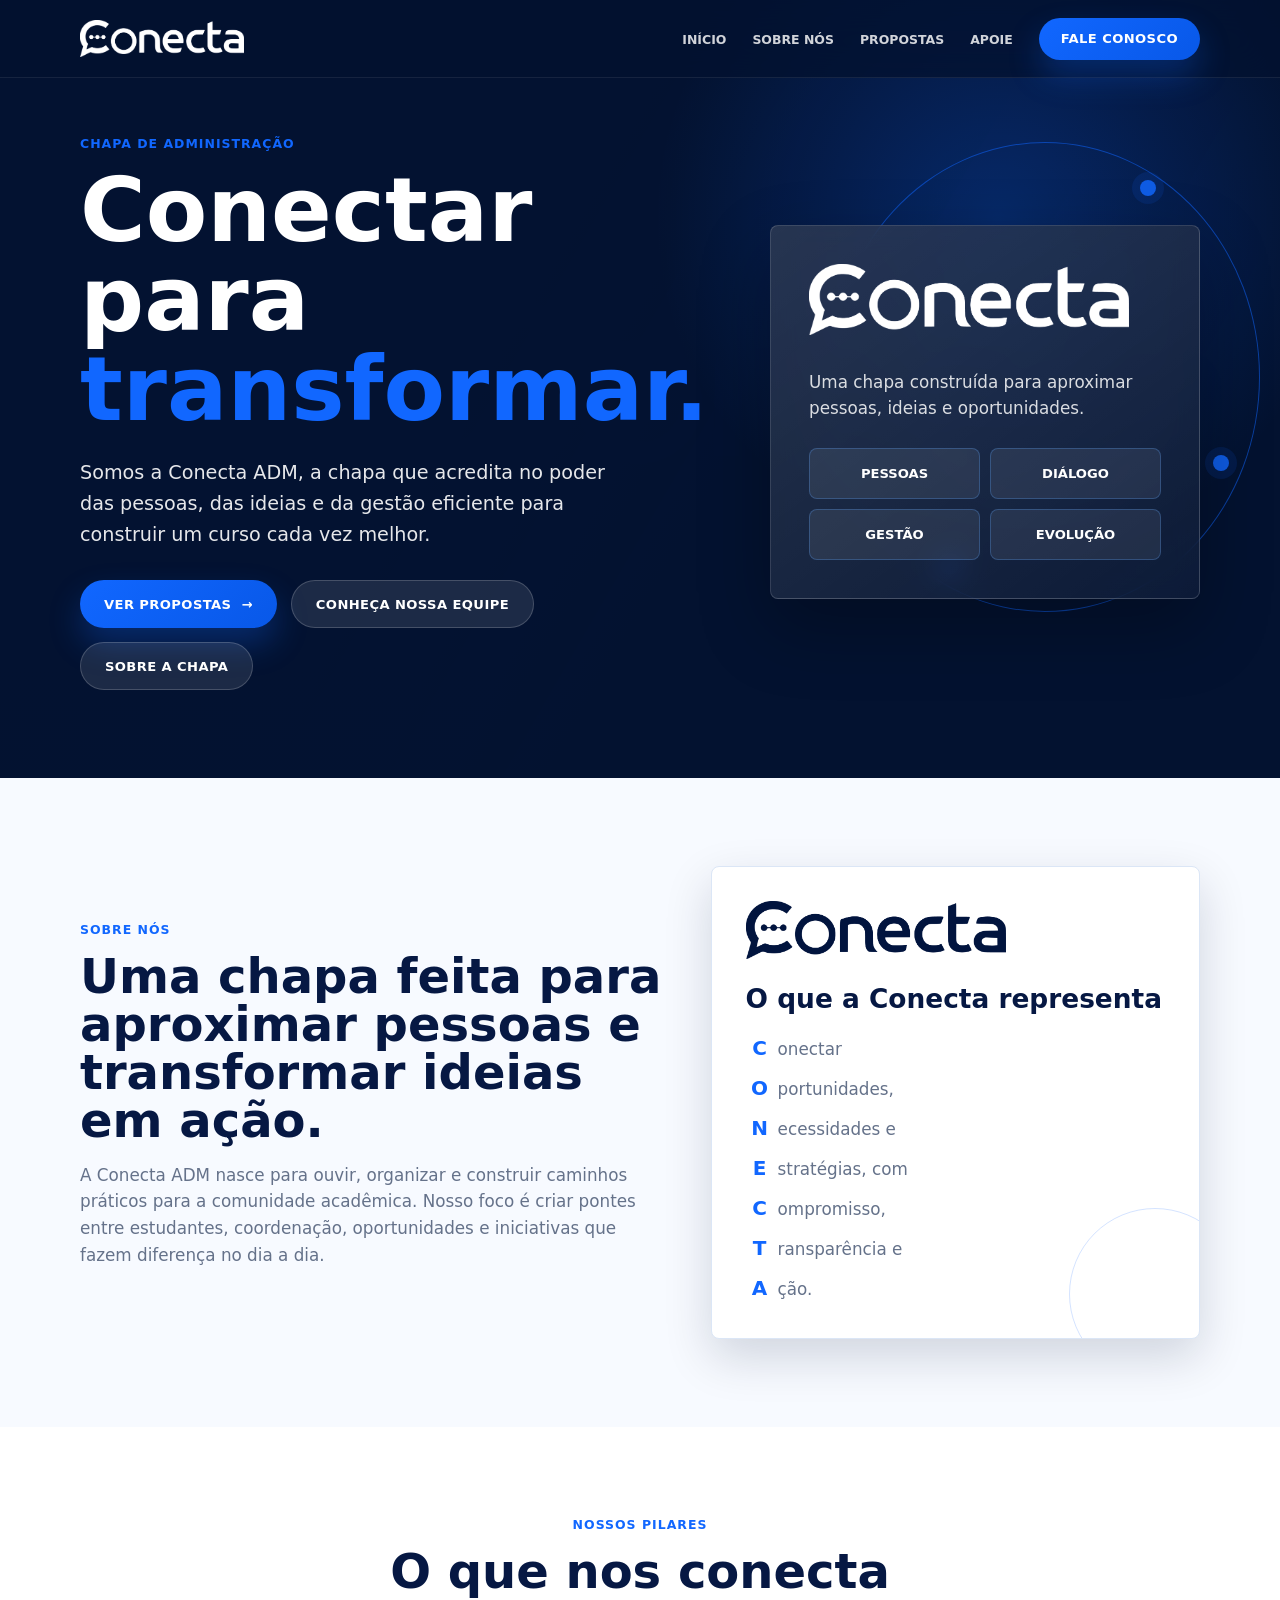
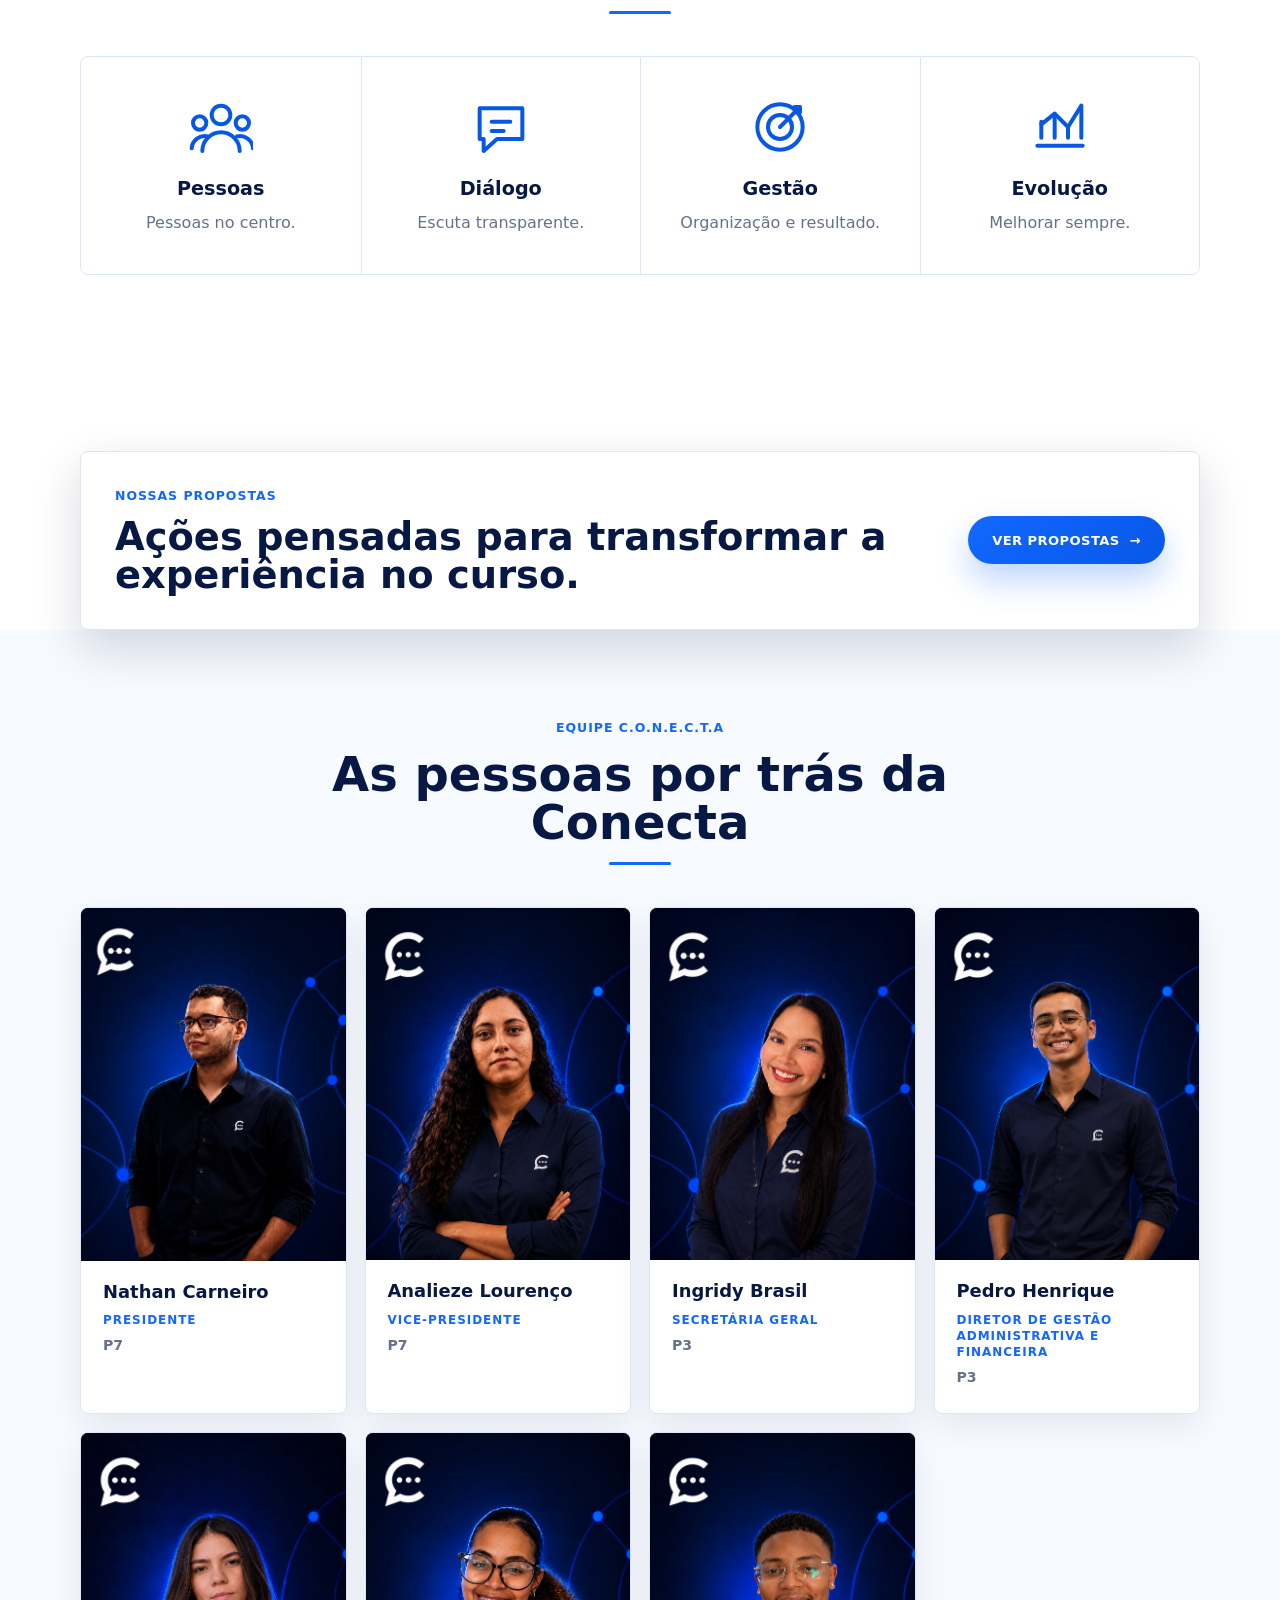
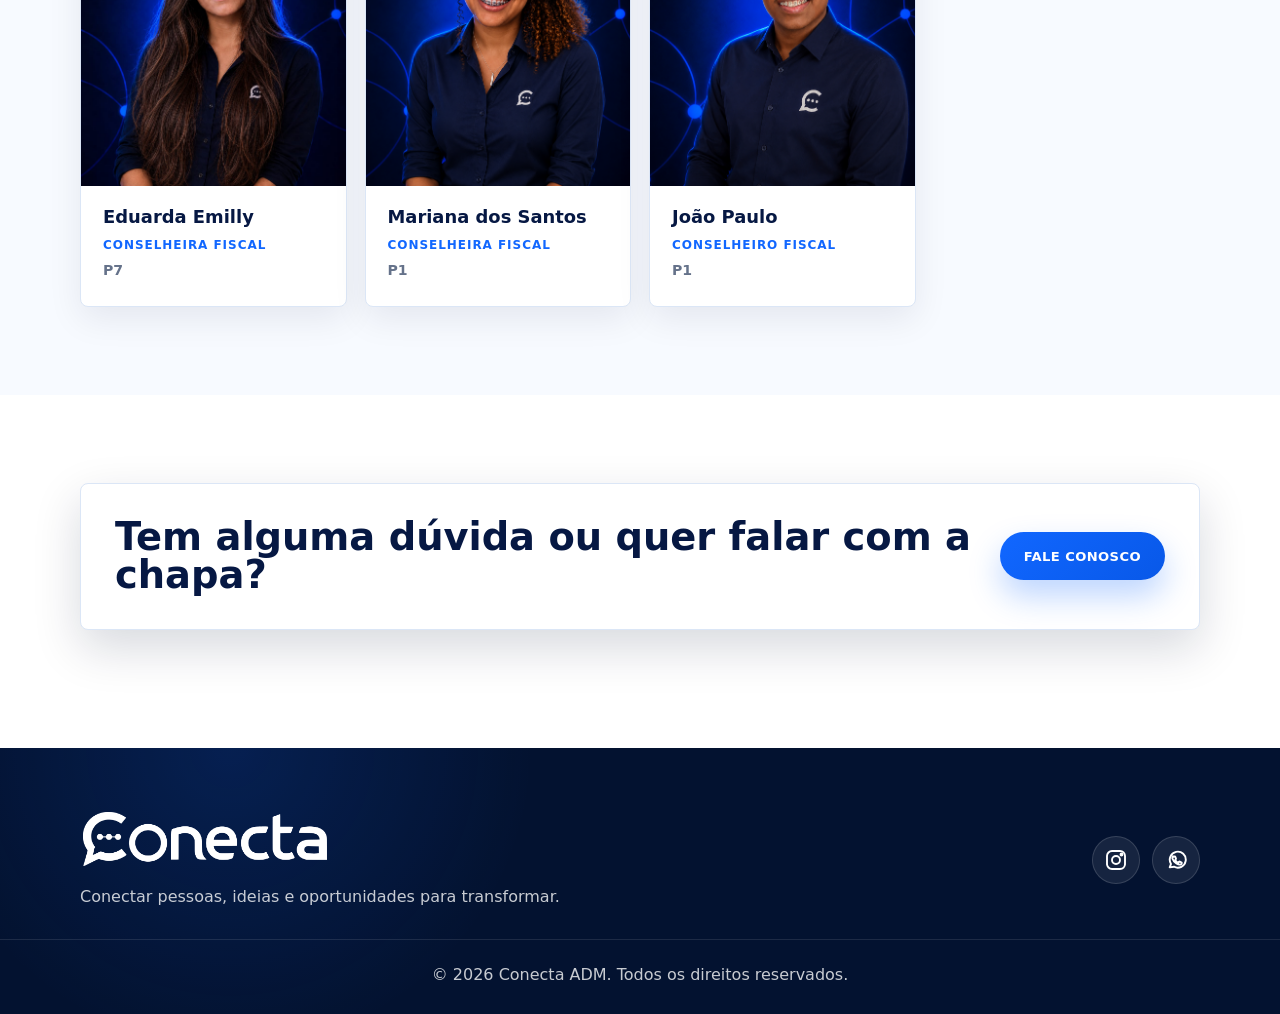
==== commit 5375c6ac: "Troca cargos de Pedro e Eduarda" ====
--- a/index.html
+++ b/index.html
@@ -263,23 +263,23 @@
 
             <article class="member-card reveal">
               <div class="member-photo">
+                <img src="assets/equipe/Pedro Henrique.png" alt="Pedro Henrique" />
+              </div>
+              <div class="member-info">
+                <h3>Pedro Henrique</h3>
+                <p class="member-role">Diretor de Gestão Administrativa e Financeira</p>
+                <p class="member-period">P3</p>
+              </div>
+            </article>
+
+            <article class="member-card reveal">
+              <div class="member-photo">
                 <img src="assets/equipe/Eduarda Emilly.jpeg" alt="Eduarda Emilly" />
               </div>
               <div class="member-info">
                 <h3>Eduarda Emilly</h3>
-                <p class="member-role">Diretora de Gestão Administrativa e Financeira</p>
+                <p class="member-role">Conselheira Fiscal</p>
                 <p class="member-period">P7</p>
-              </div>
-            </article>
-
-            <article class="member-card reveal">
-              <div class="member-photo">
-                <img src="assets/equipe/Pedro Henrique.png" alt="Pedro Henrique" />
-              </div>
-              <div class="member-info">
-                <h3>Pedro Henrique</h3>
-                <p class="member-role">Conselheiro Fiscal</p>
-                <p class="member-period">P3</p>
               </div>
             </article>
 
